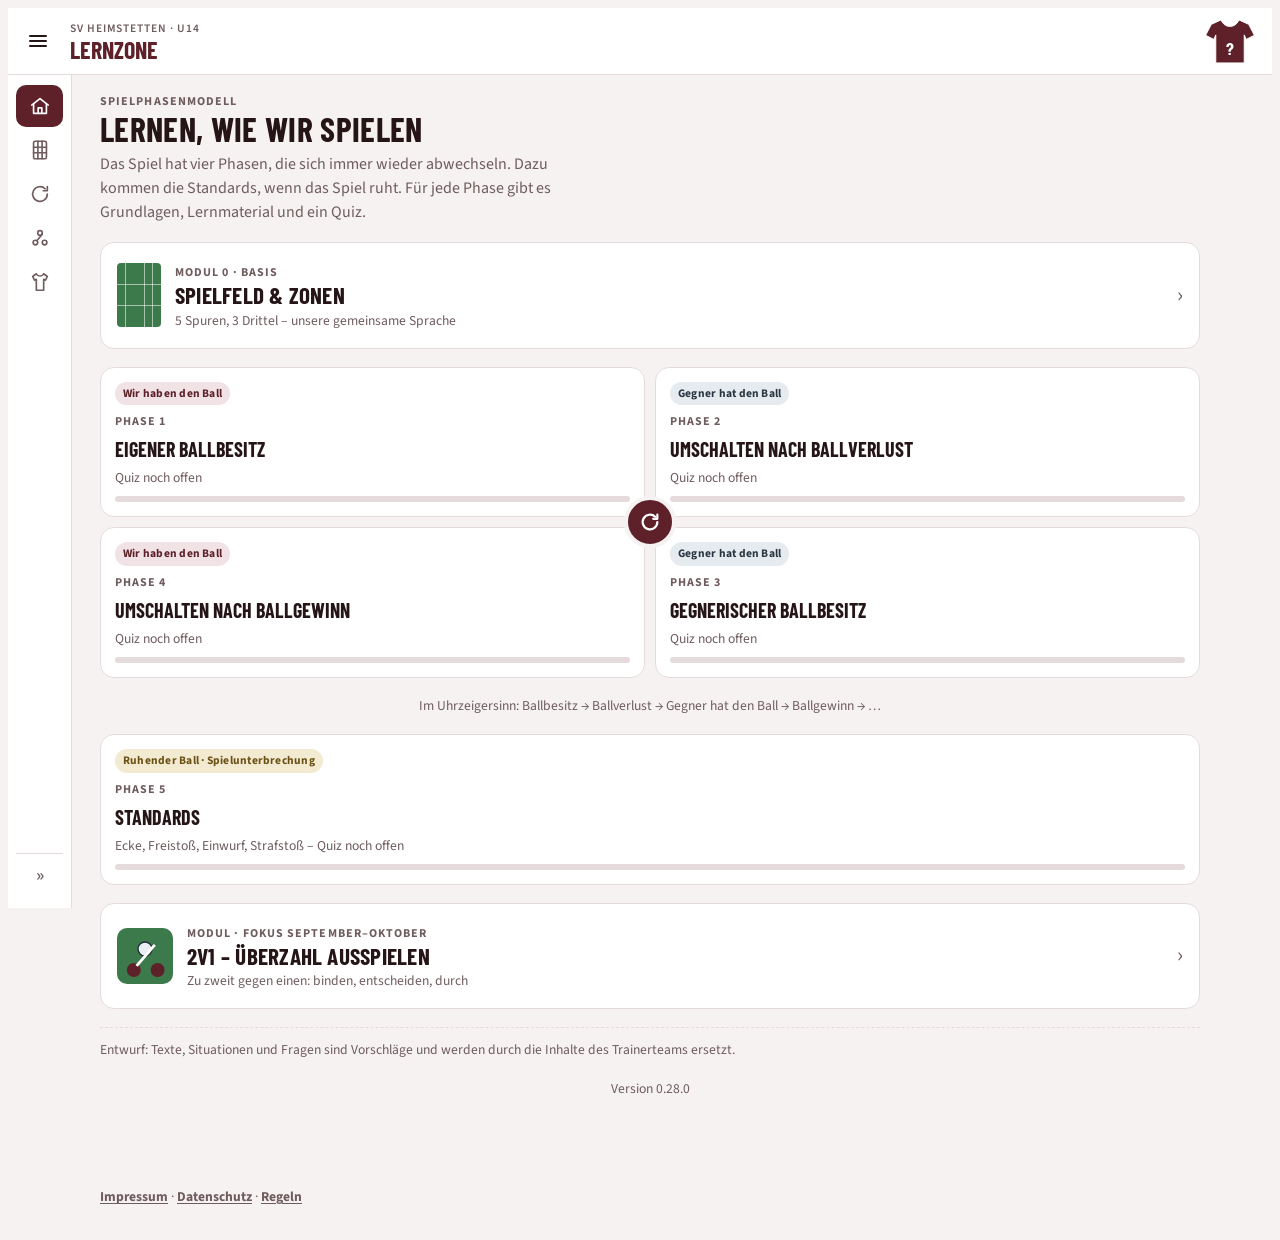
==== index.html @ 317acc0f "0.28.0: Layout links, Inhaltsverzeichnis als linke Spalte, Spielfeld passt auf den Bildschirm Co-Aut" ====
<!doctype html>
<html lang="de">
<head>
<meta charset="utf-8">
<meta name="viewport" content="width=device-width,initial-scale=1,viewport-fit=cover">
<title>Heimstetten Lernzone</title>
<link rel="stylesheet" href="css/fonts.css">
<link rel="stylesheet" href="css/app.css">
</head>
<body>
<header class="top"><div class="top-in">
  <button class="menu-btn" id="menuBtn" data-act="sideToggle" aria-label="Inhaltsverzeichnis" aria-controls="side" aria-expanded="false" hidden><svg viewBox="0 0 24 24" aria-hidden="true" fill="none" stroke="currentColor" stroke-width="2" stroke-linecap="round"><path d="M4 7h16M4 12h16M4 17h16"/></svg></button>
  <button class="brand" data-act="home" aria-label="Zur Startseite"><span>SV Heimstetten · U14</span><b>Lernzone</b></button>
  <button class="shirt-btn" data-act="me" id="shirtBtn" aria-label="Mein Bereich"></button>
</div></header>
<div class="shell">
<nav id="side" class="side" aria-label="Inhaltsverzeichnis"></nav>
<button class="side-shade" data-act="sideClose" aria-label="Inhaltsverzeichnis schließen" tabindex="-1"></button>
<div class="content">
<main id="app"><p class="small">Lernzone wird geladen …</p></main>
<footer class="legal"><button class="linkbtn" data-act="legal" data-v="impressum">Impressum</button> · <button class="linkbtn" data-act="legal" data-v="datenschutz">Datenschutz</button> · <button class="linkbtn" data-act="legal" data-v="regeln">Regeln</button></footer>
</div>
</div>

<script src="js/config.js"></script>
<script src="js/store.js"></script>
<script src="js/pitch.js"></script>
<script src="js/app.js"></script>
<script src="js/auth.js"></script>
<script src="js/me.js"></script>
<script src="js/coach.js"></script>
<script src="js/calendar.js"></script>
<script src="js/dashboard.js"></script>
<script src="js/taktik.js"></script>
<script src="js/spielzeiten.js"></script>
<script src="js/admin.js"></script>
<script src="js/legal.js"></script>
<script src="js/training.js"></script>
<script src="js/wissen.js"></script>
</body>
</html>
---- css/fonts.css ----
/* Schriften lokal (ab 0.23.0) – keine Verbindung zu Google. Lizenz: SIL Open Font License, siehe fonts/OFL-*.txt */
@font-face{font-family:"Barlow Condensed";font-style:normal;font-weight:600;font-display:swap;src:url(../fonts/barlow-condensed-semibold.woff) format("woff")}
@font-face{font-family:"Barlow Condensed";font-style:normal;font-weight:700;font-display:swap;src:url(../fonts/barlow-condensed-bold.woff) format("woff")}
@font-face{font-family:"Source Sans 3";font-style:normal;font-weight:400 700;font-display:swap;src:url(../fonts/source-sans-3.woff) format("woff")}
---- css/app.css ----
/* Layout: one-column phone app; sticky header with the player's shirt; the four game phases as a 2×2 cycle; pitch drawings full width */
:root{
  --shirt:#5e2129;
  --bg:#f6f2f2; --surface:#ffffff; --fg:#251517; --muted:#6f5c5f; --rule:#e6dbdc;
  --accent:#5e2129; --accent-soft:#f1e3e5;
  --opp-chip:#e6ebf0; --opp-ink:#2a3743;
  --set-chip:#f3ead2; --set-ink:#6b5214;
  --ok:#2d7a4c; --ok-soft:#e1f1e7; --bad:#b0442d; --bad-soft:#f7e3de;
  --pitch:#3c7a4b; --pitch2:#377145;
  --display:"Barlow Condensed","Arial Narrow",system-ui,sans-serif;
  --body:"Source Sans 3",system-ui,-apple-system,"Segoe UI",sans-serif;
}
@media (prefers-color-scheme: dark){:root:not([data-theme="light"]){
  --bg:#161011; --surface:#21181a; --fg:#f4eaeb; --muted:#b7a4a7; --rule:#3a2b2e;
  --accent:#e3959e; --accent-soft:#3a2328;
  --opp-chip:#26313b; --opp-ink:#cfdbe6;
  --set-chip:#3a3220; --set-ink:#ead7a3;
  --ok:#6cc893; --ok-soft:#1d3427; --bad:#ee8c74; --bad-soft:#3d2219;
  --pitch:#2d5c39; --pitch2:#295534; color-scheme:dark}}
:root[data-theme="dark"]{
  --bg:#161011; --surface:#21181a; --fg:#f4eaeb; --muted:#b7a4a7; --rule:#3a2b2e;
  --accent:#e3959e; --accent-soft:#3a2328;
  --opp-chip:#26313b; --opp-ink:#cfdbe6;
  --set-chip:#3a3220; --set-ink:#ead7a3;
  --ok:#6cc893; --ok-soft:#1d3427; --bad:#ee8c74; --bad-soft:#3d2219;
  --pitch:#2d5c39; --pitch2:#295534; color-scheme:dark}

body{background:var(--bg);color:var(--fg);font-family:var(--body);font-size:16px;line-height:1.5}
button{font:inherit;color:inherit;cursor:pointer}
button:focus-visible,input:focus-visible{outline:2px solid var(--accent);outline-offset:2px}
h1,h2,h3{font-family:var(--display);font-weight:700;line-height:1.05;text-wrap:balance;margin:0;text-transform:uppercase;letter-spacing:.01em}
h1{font-size:2.1rem} h2{font-size:1.45rem} h3{font-size:1.15rem}
p{margin:0}
.eyebrow{font-size:.75rem;font-weight:700;letter-spacing:.09em;text-transform:uppercase;color:var(--muted)}

.top{position:sticky;top:env(safe-area-inset-top,0px);z-index:5;background:var(--surface);border-bottom:1px solid var(--rule)}
.top-in{padding:8px 16px;display:flex;align-items:center;gap:12px}
.top-in .shirt-btn{margin-left:auto}
.brand{background:none;border:0;padding:0;text-align:left;display:grid}
.brand b{font-family:var(--display);font-size:1.5rem;text-transform:uppercase;color:var(--accent);line-height:1}
.brand span{font-size:.72rem;letter-spacing:.08em;text-transform:uppercase;color:var(--muted);font-weight:600}
.shirt-btn{background:none;border:0;padding:0;width:52px;height:50px;display:grid;place-items:center}
.shirt-btn svg{width:52px;height:50px}

main{max-width:1100px;margin:0;padding-inline:16px;padding-block:18px 56px;display:grid;gap:18px;min-width:0}
.back{justify-self:start;background:none;border:0;padding:4px 0;color:var(--muted);font-weight:600}
.card{background:var(--surface);border:1px solid var(--rule);border-radius:14px;padding:16px}
.lede{color:var(--muted);max-width:60ch;margin-top:6px}
.stack{display:grid;gap:10px}

/* Modul 0 */
.mod0{display:grid;grid-template-columns:auto 1fr auto;gap:14px;align-items:center;text-align:left;width:100%}
.mod0 .mini{width:44px;height:64px;border-radius:4px;background:var(--pitch);position:relative;overflow:hidden}
.mod0 .mini i{position:absolute;inset:0;background:
  linear-gradient(90deg,transparent 19%,rgba(255,255,255,.55) 19% 20.5%,transparent 20.5% 36%,rgba(255,255,255,.55) 36% 37.5%,transparent 37.5% 62.5%,rgba(255,255,255,.55) 62.5% 64%,transparent 64% 79.5%,rgba(255,255,255,.55) 79.5% 81%,transparent 81%),
  linear-gradient(transparent 32.5%,rgba(255,255,255,.55) 32.5% 34%,transparent 34% 66%,rgba(255,255,255,.55) 66% 67.5%,transparent 67.5%)}

/* Phase cycle */
.cycle{position:relative;display:grid;grid-template-columns:1fr 1fr;gap:10px}
.phase{display:grid;gap:8px;align-content:start;text-align:left;min-height:150px;padding:14px;border-radius:14px;border:1px solid var(--rule);background:var(--surface)}
.phase .t{font-family:var(--display);font-weight:700;font-size:1.25rem;line-height:1.05;text-transform:uppercase}
.ball{justify-self:start;font-size:.72rem;font-weight:700;padding:3px 8px;border-radius:99px;letter-spacing:.02em}
.ball.own{background:var(--accent-soft);color:var(--accent)}
.ball.opp{background:var(--opp-chip);color:var(--opp-ink)}
.hub{position:absolute;left:50%;top:50%;transform:translate(-50%,-50%);width:44px;height:44px;border-radius:50%;background:var(--shirt);color:#fff;display:grid;place-items:center;border:4px solid var(--bg);pointer-events:none}
.hub svg{width:22px;height:22px}
.meter{height:6px;border-radius:99px;background:var(--rule);overflow:hidden;margin-top:auto}
.meter b{display:block;height:100%;background:var(--accent);border-radius:99px}
.small{font-size:.85rem;color:var(--muted)}
.draft{font-size:.85rem;color:var(--muted);border-top:1px dashed var(--rule);padding-top:12px}

/* Tabs & segmented */
.seg{display:flex;gap:4px;padding:4px;background:var(--surface);border:1px solid var(--rule);border-radius:12px}
.seg button{flex:1;border:0;background:none;padding:9px 6px;border-radius:9px;font-weight:600;font-size:.92rem;color:var(--muted)}
.seg button[aria-pressed="true"]{background:var(--shirt);color:#fff}

.goal-box{background:var(--accent-soft);border-radius:14px;padding:16px}
.goal-box p{font-family:var(--display);font-size:1.4rem;font-weight:700;line-height:1.15;color:var(--accent);text-transform:uppercase}
.sub{display:grid;grid-template-columns:auto 1fr;gap:4px 12px;align-items:baseline}
.sub dt{font-weight:700}
.sub dd{margin:0;color:var(--muted)}
.merk{border-left:4px solid var(--shirt);padding:6px 0 6px 12px;font-weight:600}
.prin{list-style:none;margin:0;padding:0;display:grid;gap:10px}
.prin li{display:grid;gap:2px;padding:12px 14px;background:var(--surface);border:1px solid var(--rule);border-radius:12px}
.prin b{font-weight:700}

/* Pitch */
.pitch{display:block;width:100%;max-width:400px;margin:0 auto;border-radius:10px;touch-action:manipulation}
.pitch .g1{fill:var(--pitch)} .pitch .g2,.pitch .out{fill:var(--pitch2)}
.pitch .mk *{fill:none;stroke:rgba(255,255,255,.9);stroke-width:.35}
.pitch .mk .dot{fill:rgba(255,255,255,.9);stroke:none}
.pitch .mk .goal{fill:rgba(255,255,255,.9)}
.pitch .lane{stroke:rgba(255,255,255,.55);stroke-width:.3;stroke-dasharray:1.6 1.2}
.pitch .third{stroke:rgba(255,255,255,.55);stroke-width:.3;stroke-dasharray:.35 .9;stroke-linecap:round}
.pitch .zhl{fill:#fff;fill-opacity:.3}
.pitch .zhl.ok{fill:#7be3a3;fill-opacity:.55} .pitch .zhl.bad{fill:#ff8a70;fill-opacity:.55}
.pitch .zhl.tgt{fill:#ffe066;fill-opacity:.55}
.pitch .ztap{fill:transparent;cursor:pointer}
.pitch .ztap:hover{fill:rgba(255,255,255,.12)}
.pitch .pass{stroke:#fff;stroke-width:.55;fill:none}
.pitch .run{stroke:#ffe066;stroke-width:.55;stroke-dasharray:1.3 .9;fill:none}
.pitch .ah{fill:#fff} .pitch .ahr{fill:#ffe066}
.pitch .own circle{fill:var(--shirt);stroke:#fff;stroke-width:.35}
.pitch .opp circle{fill:#e9eef3;stroke:#23303b;stroke-width:.35}
.pitch .own text{fill:#fff}
.pitch text{font-family:var(--display);font-weight:700;font-size:2.7px;text-anchor:middle;dominant-baseline:central}
.pitch .ballc{fill:#fff;stroke:#111;stroke-width:.3}
.pitch .dir{fill:rgba(255,255,255,.75);font-size:2.2px;font-family:var(--body);font-weight:600;letter-spacing:.1px}
.legend{display:flex;flex-wrap:wrap;gap:6px 16px;justify-content:center;font-size:.82rem;color:var(--muted)}
.legend span{display:inline-flex;align-items:center;gap:6px}
.dotk{width:12px;height:12px;border-radius:50%;display:inline-block}
.caption{font-size:.95rem;max-width:60ch}

/* Quiz */
.qcount{display:flex;justify-content:space-between;font-size:.85rem;color:var(--muted);font-variant-numeric:tabular-nums}
.qtext{font-size:1.15rem;font-weight:700;line-height:1.35}
.opt{display:block;width:100%;text-align:left;padding:13px 14px;border-radius:12px;border:1.5px solid var(--rule);background:var(--surface);font-weight:600}
.opt:hover:not(:disabled){border-color:var(--accent)}
.opt.ok{border-color:var(--ok);background:var(--ok-soft)}
.opt.bad{border-color:var(--bad);background:var(--bad-soft)}
.opt:disabled{cursor:default}
.fb{border-radius:12px;padding:12px 14px}
.fb.ok{background:var(--ok-soft)} .fb.bad{background:var(--bad-soft)}
.fb b{display:block}
.btn{display:inline-flex;justify-content:center;align-items:center;gap:6px;border:0;border-radius:12px;padding:13px 18px;background:var(--shirt);color:#fff;font-weight:700;font-size:1rem}
.btn.ghost{background:var(--surface);color:var(--fg);border:1px solid var(--rule)}
.btn.wide{width:100%}
.score{font-family:var(--display);font-size:3.4rem;font-weight:700;line-height:1;color:var(--accent);font-variant-numeric:tabular-nums}
.zlabel{font-family:var(--display);font-size:1.35rem;font-weight:700;text-transform:uppercase;text-align:center;min-height:1.6em}
.prompt{text-align:center;font-weight:700;font-size:1.1rem}
.opts2{display:grid;grid-template-columns:1fr 1fr;gap:8px}
.opts2 .opt{font-size:.9rem;padding:10px}

/* Login */
.nrgrid{display:grid;grid-template-columns:repeat(auto-fill,minmax(64px,1fr));gap:8px}
.nr{border:1px solid var(--rule);background:var(--surface);border-radius:12px;padding:8px 4px 6px;display:grid;justify-items:center;gap:2px}
.nr svg{width:40px;height:38px}
.nr span{font-size:.72rem;color:var(--muted)}
.pins{display:flex;justify-content:center;gap:14px}
.pins i{width:16px;height:16px;border-radius:50%;border:2px solid var(--accent)}
.pins i.on{background:var(--accent)}
.pad{display:grid;grid-template-columns:repeat(3,1fr);gap:10px;max-width:300px;margin:0 auto;width:100%}
.pad button{padding:14px 0;border-radius:12px;border:1px solid var(--rule);background:var(--surface);font-family:var(--display);font-size:1.6rem;font-weight:700}
.err{color:var(--bad);text-align:center;font-weight:600;min-height:1.5em}

/* Mein Bereich */
.me-head{display:flex;align-items:center;gap:16px}
.me-head svg{width:84px;height:80px;flex:none}
.task{display:flex;gap:12px;align-items:flex-start;padding:12px 14px;border:1px solid var(--rule);border-radius:12px;background:var(--surface)}
.task input{width:22px;height:22px;margin-top:2px;accent-color:var(--shirt);flex:none}
.task .day{font-family:var(--display);font-weight:700;text-transform:uppercase;color:var(--accent);width:2.2em;flex:none;font-size:1.05rem}
.task.done .txt{text-decoration:line-through;color:var(--muted)}
.txt{min-width:0}
.goal{padding:14px;border-radius:12px;background:var(--accent-soft)}
.goal b{display:block}
.prow{display:grid;grid-template-columns:1fr auto;gap:4px 12px;align-items:center}
.prow .meter{grid-column:1/-1;margin:0}
.prow span{font-variant-numeric:tabular-nums;color:var(--muted);font-size:.9rem}
@media (prefers-reduced-motion:no-preference){.opt,.seg button,.phase{transition:background .15s,border-color .15s}}

/* Spieler anlegen */
.nr.add{border-style:dashed}
.nr.add span{color:var(--muted);font-weight:600}
.coachbar{display:flex;justify-content:space-between;align-items:center;gap:8px;flex-wrap:wrap;padding:8px 12px;border-radius:10px;background:var(--accent-soft);font-size:.9rem;font-weight:600}
.linkbtn{background:none;border:0;padding:0;color:var(--accent);font-weight:700;text-decoration:underline;text-underline-offset:2px}
.fldlabel,.fld label{font-weight:700}
.fld{display:grid;gap:6px}
.fld input{font:inherit;font-size:1.3rem;padding:11px 14px;border:1.5px solid var(--rule);border-radius:12px;background:var(--surface);color:var(--fg);width:100%;box-sizing:border-box;font-variant-numeric:tabular-nums;letter-spacing:.06em}
.fld input:focus{border-color:var(--accent);outline:none}
.row{display:flex;gap:8px;align-items:stretch}
.row input{flex:1;min-width:0}
.typepick{display:grid;grid-template-columns:1fr 1fr;gap:10px}
.typebtn{display:grid;justify-items:center;gap:6px;padding:14px 8px;border:2px solid var(--rule);border-radius:14px;background:var(--surface);font-weight:700}
.typebtn svg{width:64px;height:60px}
.typebtn[aria-pressed="true"]{border-color:var(--accent);background:var(--accent-soft)}
.pinshow{font-family:var(--display);font-size:3.2rem;font-weight:700;letter-spacing:.25em;color:var(--accent);font-variant-numeric:tabular-nums;line-height:1.1}
code{font-size:.9em;background:var(--accent-soft);padding:1px 5px;border-radius:5px}
.btn:disabled{opacity:.6;cursor:default}
.coachbar-links{display:flex;gap:14px}
.ball.set{background:var(--set-chip);color:var(--set-ink)}
.phase-set{min-height:0;width:100%}
.fld select{font:inherit;font-size:1.05rem;padding:11px 12px;border:1.5px solid var(--rule);border-radius:12px;background:var(--surface);color:var(--fg);width:100%;box-sizing:border-box}
.fld select:focus{border-color:var(--accent);outline:none}
.okmsg{color:var(--ok);font-weight:700}
.poscards{display:grid;grid-template-columns:1fr 1fr;gap:10px}
.poscard{background:var(--surface);border:1px solid var(--rule);border-radius:14px;padding:12px 14px;display:grid;gap:2px}
.posid{font-family:var(--display);font-size:2rem;font-weight:700;line-height:1;color:var(--accent)}
.pitch .own.me circle{stroke:#ffe066;stroke-width:.9}
.dotk.me{background:transparent;border:3px solid #e0b800}

/* ---------- Trainer-Bereich & Spieler-Funktionen (0.7.0) ---------- */
.rowspread{display:flex;justify-content:space-between;align-items:baseline;gap:10px;flex-wrap:wrap}
.bignum{font-family:var(--display);font-size:1.8rem;font-weight:700;color:var(--accent);font-variant-numeric:tabular-nums;line-height:1}
.badge{display:inline-block;font-size:.72rem;font-weight:700;letter-spacing:.04em;text-transform:uppercase;padding:2px 8px;border-radius:99px;background:var(--accent);color:var(--bg)}
.coachlist{display:grid;gap:8px}
.alert{background:var(--bad-soft);color:var(--fg);border-radius:12px;padding:10px 14px;font-weight:700}
.warn{color:var(--bad)}
.check{display:flex;gap:10px;align-items:flex-start;font-weight:600;cursor:pointer}
.check input{width:20px;height:20px;margin-top:2px;accent-color:var(--shirt);flex:none}
.fld textarea{font:inherit;padding:10px 12px;border:1.5px solid var(--rule);border-radius:12px;background:var(--surface);color:var(--fg);width:100%;box-sizing:border-box;resize:vertical}
.fld textarea:focus,.fld input[type=date]:focus,.fld input[type=time]:focus{border-color:var(--accent);outline:none}
.fld input[type=date],.fld input[type=time]{font-size:1.05rem;letter-spacing:0}
.grid2{display:grid;grid-template-columns:1fr 1fr;gap:10px}
.grid2>*{min-width:0}
.days{display:grid;grid-template-columns:repeat(5,1fr);gap:6px}
.day-in{display:grid;gap:4px;font-weight:700;font-size:.85rem;text-align:center}
.day-in input{font:inherit;font-size:.9rem;padding:8px 2px;border:1.5px solid var(--rule);border-radius:10px;background:var(--surface);color:var(--fg);width:100%;box-sizing:border-box;min-width:0;text-align:center}
.profname{font-family:var(--display);font-size:1.5rem;font-weight:700;text-transform:uppercase;line-height:1.1}

/* Trainingsbeteiligung: ein Punkt pro Training */
.attline{display:flex;flex-wrap:wrap;gap:5px}
.attline i{width:14px;height:14px;border-radius:50%;background:var(--rule);display:block}
.attline i.on{background:var(--ok)}

/* Barometer */
.moodblock{display:grid;gap:8px;padding:12px;border-radius:12px;background:var(--bg);border:1px solid var(--rule)}
.moodblock.done{background:var(--ok-soft);border-color:transparent}
.qlabel{font-weight:700;margin-top:4px}
.scale{display:grid;gap:6px}
.scale-5{grid-template-columns:repeat(5,1fr)}
.scale-10{grid-template-columns:repeat(5,1fr)}
.sbtn{padding:10px 0;border-radius:10px;border:1.5px solid var(--rule);background:var(--surface);font-weight:700;font-size:1.05rem;font-variant-numeric:tabular-nums}
.scale-5 .sbtn{font-size:1.35rem}
.sbtn.on{border-color:var(--accent);background:var(--accent-soft);color:var(--accent)}
.moodrow{display:grid;gap:2px;padding:10px 0;border-top:1px solid var(--rule)}
.moodrow:first-of-type{border-top:0}
.moodrow.hot b{color:var(--bad)}

/* Kader & Trainings */
.nr{position:relative}
.nr.flag::after{content:"";position:absolute;top:6px;right:6px;width:10px;height:10px;border-radius:50%;background:var(--bad);box-shadow:0 0 0 2px var(--surface)}
.nr.absent svg{opacity:.28;filter:grayscale(1)}
.nr.absent span{opacity:.5}
.trow{display:grid;grid-template-columns:1fr auto;gap:2px 10px;align-items:center;text-align:left;width:100%;padding:12px 14px;border:1px solid var(--rule);border-radius:12px;background:var(--surface)}
.trow .small{grid-column:1}
.trow .badge,.trow .tbadge{grid-column:2;grid-row:1/span 2}
.tdate{font-weight:700}
.tbadge{font-size:.75rem;font-weight:700;padding:3px 8px;border-radius:99px;background:var(--bad-soft);color:var(--bad);white-space:nowrap}
.danger{border-color:var(--bad)}
.danger-btn{background:var(--bad)}
.danger-text{color:var(--bad)}
.btn.danger-text{color:var(--bad);border-color:var(--bad)}

/* ---------- Anmeldung (0.8.0) ---------- */
.authhead{display:grid;justify-items:center;gap:6px;text-align:center;padding-top:12px}
.authshirt{width:72px}
.authform{max-width:420px;width:100%;margin:0 auto;box-sizing:border-box}
.authform .fld input{font-size:1.1rem;letter-spacing:0}
.authnote{max-width:420px;margin:0 auto;text-align:center}
.small-check{font-weight:400;font-size:.9rem;color:var(--muted)}
.rules{margin:0;padding-left:18px;font-size:.85rem;color:var(--muted);display:grid;gap:2px}
.codebox{display:grid;gap:4px;text-align:center}
.codebox .user{font-weight:700;font-size:1.15rem}
.codebox .pinshow{font-size:2.3rem;letter-spacing:.1em;white-space:nowrap}

/* ---------- Kalender (0.9.0) ---------- */
.kchip{display:inline-block;font-size:.72rem;font-weight:700;padding:2px 8px;border-radius:99px;white-space:nowrap;background:var(--rule);color:var(--fg)}
.kchip.k-training{background:var(--accent-soft);color:var(--accent)}
.kchip.k-spiel{background:var(--opp-chip);color:var(--opp-ink)}
.kchip.k-turnier{background:var(--set-chip);color:var(--set-ink)}
.nextcard{display:grid;gap:6px}
.nexttitle{font-family:var(--display);font-size:1.6rem;font-weight:700;line-height:1.05;text-transform:uppercase;text-wrap:balance}
.nextwhen{font-size:1.02rem}
.count{display:inline-block;margin-left:4px;font-size:.8rem;font-weight:700;padding:2px 8px;border-radius:99px;background:var(--shirt);color:#fff;white-space:nowrap}
.maplink{color:var(--accent);font-weight:600}
.evlist{list-style:none;margin:6px 0 0;padding:8px 0 0;border-top:1px solid var(--rule);display:grid;gap:6px}
.evlist li{display:grid;grid-template-columns:5.2em 3.4em 1fr auto;gap:8px;align-items:center;font-size:.92rem}
.evlist .evday{font-weight:700}
.evlist .evtime{color:var(--muted);font-variant-numeric:tabular-nums}
.evtitle{min-width:0;overflow:hidden;text-overflow:ellipsis;white-space:nowrap}
.evrow{display:grid;grid-template-columns:5em 1fr;gap:10px;padding:10px 12px;border:1px solid var(--rule);border-radius:12px;background:var(--surface)}
.evdate{display:grid;font-variant-numeric:tabular-nums;font-size:.9rem}
.evdate span{color:var(--muted)}
.evbody{display:grid;gap:2px;min-width:0}
.evbody .evtitle{font-weight:700}
.trow.future{border-style:dashed}
.evbody .evtitle{white-space:normal}
/* 0.10.0 Wochenübersicht in Mein Bereich */
.wkhead{margin-top:10px;padding-top:10px;border-top:1px solid var(--rule);align-items:center}
.wkhead h3{margin:0;font-size:1rem}
.wkseg{display:inline-flex;padding:3px}
.wkseg button{flex:none;padding:4px 10px;font-size:.85rem}
.wklist{list-style:none;margin:4px 0 0;padding:0;display:grid}
.wkday{display:grid;grid-template-columns:4.2em 1fr;gap:8px;padding:7px 4px;border-bottom:1px solid var(--rule);align-items:start}
.wkday:last-child{border-bottom:0}
.wkday .wkd{display:flex;flex-direction:column;line-height:1.15;font-size:.9rem}
.wkday .wkd span{color:var(--muted);font-size:.8rem}
.wkday.today{background:rgba(94,33,41,.07);border-radius:8px}
.wkday.today .wkd b{color:#5e2129}
.wkday.past{opacity:.45}
.wkev{display:grid;gap:4px}
.wkitem{display:flex;flex-wrap:wrap;gap:6px;align-items:center;font-size:.92rem}
.wkitem .evtime{color:var(--muted);font-variant-numeric:tabular-nums}
.wkday .wkev,.wkitem .evtitle{min-width:0;overflow-wrap:anywhere}
.wkday{grid-template-columns:4.2em minmax(0,1fr)}
.wkitem .evtitle{white-space:normal}
/* 0.12.0 Absagen */
.trlist{list-style:none;margin:0;padding:0;display:grid}
.trrow{display:flex;justify-content:space-between;gap:10px;padding:9px 0;border-bottom:1px solid var(--rule);align-items:center;flex-wrap:wrap}
.trrow:last-child{border-bottom:0}
.trrow>div:first-child{display:flex;flex-direction:column;gap:2px;min-width:0}
.trrow.off>div:first-child b{text-decoration:line-through;color:var(--muted)}
.trright{display:flex;flex-direction:column;align-items:flex-end;gap:4px}
.small-btn{padding:6px 12px;font-size:.88rem;min-height:0}
.reasons{display:flex;flex-wrap:wrap;gap:6px;justify-content:flex-end}
.abschip{display:inline-block;padding:3px 10px;border-radius:999px;background:#f3e3e5;color:#5e2129;font-weight:700;font-size:.82rem}
.abstag{font-style:normal;font-size:.7rem;color:#5e2129;font-weight:700}
.abslist{display:flex;flex-wrap:wrap;gap:6px 12px;font-size:.9rem;padding-top:8px;border-top:1px solid var(--rule)}
.abslist b{width:100%}
/* 0.13.0 Trainer-Startseite */
.coachnav{margin-bottom:4px}
.coachnav button{padding:9px 2px;font-size:.88rem}
.evcards{list-style:none;margin:0;padding:0;display:grid;gap:10px}
.evcard{display:grid;gap:6px;padding:10px 0;border-bottom:1px solid var(--rule)}
.evcard:last-child{border-bottom:0;padding-bottom:0}
.evtitle-btn{all:unset;cursor:pointer;font-weight:700;font-size:1.05rem;color:var(--ink,inherit)}
.evtitle-btn:hover{text-decoration:underline}
.pcount{font-size:.95rem}
.pcount b{font-size:1.15rem;color:#5e2129}
.cchips{display:flex;flex-wrap:wrap;gap:6px}
.cchip{padding:3px 9px;border-radius:999px;background:#e6f2ea;color:#1f6a3a;font-size:.82rem;font-weight:700}
.cchip.out{background:#f3e3e5;color:#8a2a35;text-decoration:line-through}
.evcard .linkbtn{justify-self:start}
.plist{list-style:none;margin:0;padding:0;display:grid}
.plist li{border-bottom:1px solid var(--rule)}
.plist li:last-child{border-bottom:0}
.prow2{all:unset;box-sizing:border-box;cursor:pointer;width:100%;display:grid;grid-template-columns:34px minmax(0,1.1fr) minmax(0,1.4fr) 3.2em;gap:10px;align-items:center;padding:7px 2px}
.prow2:hover{background:rgba(94,33,41,.05)}
.pshirt svg{width:30px;height:30px;display:block}
.pname{display:flex;flex-direction:column;min-width:0}
.pname b{white-space:nowrap;overflow:hidden;text-overflow:ellipsis}
.pbar{display:flex;flex-direction:column;gap:3px}
.ppct{font-weight:800;text-align:right;font-variant-numeric:tabular-nums}
.meter.hi b{background:#2f8a4f}.meter.mid b{background:#c9962b}.meter.lo b{background:#b23a48}
/* 0.14.0 Taktiktafel */
.pitch .line{stroke:#fff;stroke-width:.45;fill:none;stroke-dasharray:.1 0}
.pitch .hit{stroke:transparent;stroke-width:3;fill:transparent}
.pitch .tok{cursor:grab}
.pitch .tok.own circle:not(.hit){fill:var(--shirt);stroke:#fff;stroke-width:.35}
.pitch .tok.opp circle:not(.hit){fill:#e9eef3;stroke:#23303b;stroke-width:.35}
.pitch .tok text{text-anchor:middle;dominant-baseline:middle;font-size:2.7px;font-weight:800;fill:#fff;pointer-events:none}
.pitch .tok.opp text{fill:#23303b}
.pitch .tok text.sub{font-size:2px;fill:#fff;paint-order:stroke;stroke:rgba(0,0,0,.55);stroke-width:.5px}
.pitch .tok.sel circle:not(.hit){stroke:#ffe066;stroke-width:.8}
.pitch .tok.me circle:not(.hit){stroke:#ffe066;stroke-width:.9}
.pitch .ballc{fill:#fff;stroke:#111;stroke-width:.3}
.tboard .pitch{max-width:520px;touch-action:none;user-select:none;-webkit-user-select:none}
.tbar{display:flex;flex-wrap:wrap;gap:6px}
.tbar button{border:1px solid var(--rule);background:var(--surface);border-radius:10px;padding:7px 10px;font:inherit;font-size:.86rem;font-weight:700;cursor:pointer;color:inherit}
.tbar button[aria-pressed="true"]{background:var(--shirt);color:#fff;border-color:var(--shirt)}
.squad{display:flex;flex-wrap:wrap;gap:6px}
.squad button{all:unset;cursor:pointer;width:44px;text-align:center;font-size:.72rem;border-radius:8px;padding:2px 0;border:1px solid var(--rule)}
.squad button svg{width:30px;height:30px;display:block;margin:0 auto}
.squad button.used{opacity:.35}
.squad button.out{opacity:.35;text-decoration:line-through}
.blist{list-style:none;margin:0;padding:0;display:grid;gap:8px}
.blist button{all:unset;box-sizing:border-box;cursor:pointer;display:flex;justify-content:space-between;gap:8px;width:100%;padding:10px 12px;border:1px solid var(--rule);border-radius:12px;background:var(--surface)}
.blist .small{display:block}
.thumb{width:72px;flex:none}
.thumb .pitch{max-width:72px;border-radius:5px}
/* 0.15.0 Spielzeiten */
.squad button.sq-start{background:var(--shirt);color:#fff;border-color:var(--shirt)}
.squad button.sq-bank{background:#f3e3e5;border-color:#d9b9be}
.squad button.sq-none{opacity:.5}
.wrow{align-items:flex-end;gap:10px}
.wrow .fld{margin:0}
.sublist,.minlist{list-style:none;margin:0;padding:0;display:grid;gap:4px}
.sublist li{display:grid;grid-template-columns:3em 1fr 1fr auto;gap:8px;align-items:center;padding:5px 0;border-bottom:1px solid var(--rule)}
.minlist li{display:grid;grid-template-columns:7.5em 1fr 3em;gap:10px;align-items:center}
.minlist .meter{margin:0}
.minlist b{text-align:right;font-variant-numeric:tabular-nums}
.wrow{flex-wrap:wrap}
.score{display:flex;align-items:center;gap:6px}
.score input{width:4em}
/* 0.16.0 Meine Ziele (IEP) */
.goalarea{display:grid;gap:4px}
.goalarea ul{margin:0;padding-left:1.1em;display:grid;gap:3px}
.goalarea b{color:var(--shirt)}
.rateblock{display:grid;gap:8px;padding:10px;border-radius:12px;background:rgba(94,33,41,.06)}
.raterow{display:grid;gap:4px}
.ieptable{width:100%;border-collapse:collapse;font-size:.88rem}
.ieptable th,.ieptable td{padding:4px 6px;border-bottom:1px solid var(--rule);text-align:center}
.ieptable td:first-child,.ieptable th:first-child{text-align:left}
.iepcoach{display:grid;gap:6px;padding:10px;border-radius:12px;background:#f6f1f2;border:1px dashed #d9b9be}
.iepcoach dl{margin:0;display:grid;gap:2px;font-size:.92rem}
.iepcoach dt{font-weight:700;color:var(--muted);font-size:.8rem;margin-top:6px}
.iepcoach dd{margin:0}
/* 0.17.0 Bewertung nach dem Training, IEP-Stände */
.gradegrid{display:grid;grid-template-columns:34px repeat(4,minmax(0,1fr));gap:6px 6px;align-items:center;font-size:.85rem}
.gradegrid>b{text-align:center;color:var(--muted)}
.gnr svg{width:30px;height:30px;display:block}
.gcell{display:flex;flex-direction:column;align-items:center;gap:1px}
.gcell select{width:100%;min-width:0;padding:5px 2px;text-align:center;font-weight:700;border-radius:8px}
.g-good{background:#e6f2ea;color:#1f6a3a}
.g-mid{background:#fbf3df;color:#7a5a12}
.g-low{background:#f6e1e3;color:#8a2a35}
.vlist{display:flex;flex-wrap:wrap;gap:4px 12px;align-items:center}
.gradegrid>b{font-size:.72rem;letter-spacing:-.01em;overflow-wrap:anywhere;line-height:1.1}
.gradetable th{font-size:.78rem}
/* 0.18.0 Aufstellung: Grundordnung wählen, Positionen per Namen */
.formgrid{display:grid;grid-template-columns:repeat(3,minmax(0,1fr));gap:10px}
.formbtn{all:unset;box-sizing:border-box;cursor:pointer;display:flex;flex-direction:column;align-items:center;gap:6px;padding:8px;border:1px solid var(--rule);border-radius:12px;background:var(--surface)}
.formbtn:hover{border-color:var(--shirt)}
.formbtn .thumb{width:100%}.formbtn .thumb .pitch{max-width:100%}
.pitch .tok.ghost circle:not(.hit){fill:rgba(255,255,255,.18);stroke:#fff;stroke-dasharray:.8 .6}
.pitch .tok.ghost text{fill:#fff}
.picker{border:2px solid var(--shirt)}
.slotgrid{display:grid;grid-template-columns:repeat(4,minmax(0,1fr));gap:6px}
.slotgrid button{all:unset;box-sizing:border-box;cursor:pointer;text-align:center;padding:6px 2px;border:1px solid var(--rule);border-radius:10px;display:flex;flex-direction:column}
.slotgrid button.taken{background:#f3e3e5}
.slotgrid button.fit{border:2px solid #2f8a4f}
.squad button.picked{outline:3px solid #ffe066}
/* 0.19.0 Modul 2v1 */
.modcard .mini.m2v1{background:var(--pitch);display:grid;place-items:center;height:56px;width:56px;border-radius:10px}
.modcard .mini.m2v1 svg{width:100%;height:100%}
.sitpitch .pitch{max-width:340px}
.sitcard h2{margin:0}
/* 0.21.0 Mannschaft wechseln */
.chiprow{display:flex;flex-wrap:wrap;gap:.5rem}
.btn.small{padding:.45rem .8rem;font-size:.85rem}
/* 0.22.0 Verwaltung */
.badge.muted{background:var(--rule);color:var(--fg)}
.codebox .code{font-family:var(--display);font-size:2rem;letter-spacing:.08em;margin:0}
.admlist,.admcoaches{list-style:none;margin:0;padding:0;display:grid;gap:.6rem}
.admlist>li{min-width:0}
.admteam{border:1px solid var(--rule);border-radius:12px;padding:.7rem;display:grid;gap:.5rem}
.admcoaches>li{gap:.5rem;flex-wrap:wrap;font-size:.92rem}
.admcoaches .chiprow{gap:.6rem}
.subform{border-left:3px solid var(--accent);padding-left:.7rem}
.rowspread>span{min-width:0;overflow-wrap:anywhere}
/* 0.23.0 Rechtliches */
footer.legal{max-width:1100px;margin:2rem 0 1.5rem;padding:0 16px;text-align:left;font-size:.85rem;color:var(--muted)}
footer.legal .linkbtn{font-size:.85rem;color:var(--muted)}
.legal h2{font-size:1.15rem;margin-top:.6rem}
.legal h3{font-size:1rem;margin-top:.3rem}
.legal ul,.legal ol{margin:0;padding-left:1.2rem;display:grid;gap:.35rem}
.legal p{margin:0}
.legal-missing{color:var(--bad);font-style:italic}
.legal-club{border-left:3px solid var(--accent);padding-left:.7rem;display:grid;gap:.3rem}
.rules-kids{gap:.6rem}
.sigline{display:grid;gap:2px;margin-top:1.6rem}
.sigline span{border-bottom:1px solid var(--fg);height:1.2rem}
.sigline small{color:var(--muted);font-size:.75rem}
.sigrow{display:grid;grid-template-columns:1fr 1fr;gap:1.2rem}
.printable .check{display:flex;gap:.5rem;align-items:flex-start}
.printable .box{font-size:1.2rem;line-height:1}
@media print{
  .top,footer.legal,.noprint,.coachnav,.side,.side-shade{display:none!important}
  .shell{display:block}
  body{background:#fff;color:#000;font-size:11pt}
  .card{border:0;box-shadow:none;padding:0}
  .legal-missing{color:#000}
}
/* 0.24.0 Trainingsplanung */
.coachnav{overflow-x:auto;scrollbar-width:none}
.coachnav::-webkit-scrollbar{display:none}
.coachnav button{flex:1 0 auto;padding:9px 8px}
.tlist{list-style:none;margin:0;padding:0;display:grid;gap:.5rem}
.trow2{display:flex;justify-content:space-between;align-items:center;gap:.6rem;flex-wrap:wrap;border-bottom:1px solid var(--rule);padding-bottom:.45rem}
.trow2:last-child{border-bottom:0;padding-bottom:0}
.trow2 .linkbtn{text-align:left}
.drill{display:grid;gap:.45rem}
.drill+.drill{border-top:1px solid var(--rule);padding-top:.9rem}
.drill h3{font-size:1.15rem}
.drill h4{font-size:.8rem;text-transform:uppercase;letter-spacing:.05em;color:var(--muted);margin:0 0 .15rem}
.dsec ul{margin:0;padding-left:1.15rem;display:grid;gap:.2rem}
.dsec p{margin:0}
.drillnote{background:var(--bg);border-radius:8px;padding:.4rem .6rem;margin:0}
.drillsketch{max-width:360px}
.sesshead{display:grid;gap:.3rem}
.sitem{border:1px solid var(--rule);border-radius:10px;padding:.6rem;display:grid;gap:.4rem}
.sitem-row{display:flex;gap:.6rem;align-items:flex-end}
.sitem-row .fld:not(.grow){width:5.5rem;flex:none}
.sitem-row .grow{flex:1;min-width:0}
.planlink{text-align:left;font-size:.9rem}
@media print{ .sessblock,.drill{break-inside:avoid-page} .drillsketch{max-width:260px} }
.drillimg{display:block}
.drillimg img,.drillimg-prev{width:100%;height:auto;border-radius:8px;border:1px solid var(--rule);display:block}
@media print{ .drillimg img{max-height:12cm;width:auto;max-width:100%} }
/* 0.25.0 Sicherheitsprotokoll */
.secstat{border:1px solid var(--rule);border-radius:99px;padding:2px 10px;font-size:.85rem}
.secstat.bad{border-color:var(--bad);color:var(--bad)}
.seclog{list-style:none;margin:0;padding:0;display:grid;gap:.4rem;font-size:.9rem}
.seclog li{display:grid;grid-template-columns:5.6rem 1fr;gap:.5rem;border-left:3px solid var(--rule);padding-left:.5rem}
.seclog li.lv-warn{border-left-color:#d99a00}
.seclog li.lv-alert{border-left-color:var(--bad)}
.ipk{font-family:monospace}
/* 0.26.0 Einheiten: PDF, Schwerpunkt, Teilnehmer */
.choice{display:grid;gap:.2rem;text-align:left;border:1px solid var(--rule);border-radius:12px;background:var(--surface);padding:.9rem 1rem;color:var(--fg);cursor:pointer}
.choice:hover{border-color:var(--accent)}
.fpoints{border:0;padding:0;margin:0;display:grid;gap:.3rem}
.fpoint{border:1px solid var(--rule);border-radius:99px;padding:2px 10px;font-size:.85rem}
.plist{list-style:none;margin:0;padding:0;display:grid;grid-template-columns:repeat(auto-fill,minmax(140px,1fr));gap:.3rem .8rem;font-size:.92rem}
.pnr{display:inline-block;min-width:1.9rem;font-weight:700;color:var(--muted)}
.parts h3{font-size:1rem;margin-top:.4rem}
/* Trainer-Wissen (0.27.0) */
.wstages button{display:flex;flex-direction:column;align-items:center;gap:1px;line-height:1.15}
.wage{font-size:.72rem;font-weight:500;opacity:.8}
.wpage{display:grid;gap:3px;text-align:left;width:100%;background:var(--bg);border:1px solid var(--rule);border-radius:12px;padding:12px 14px;color:var(--fg);font:inherit;cursor:pointer}
.wpage:hover{border-color:var(--accent)}
.wfilter{display:grid;grid-template-columns:1fr 1fr;gap:10px}
@media (max-width:520px){.wfilter{grid-template-columns:1fr}}
.wgroup{border-bottom:1px solid var(--rule)}
.wgroup summary{cursor:pointer;padding:10px 0;font-size:1.05rem}
.wgroup .wlink:last-child{border-bottom:0}
.wlist{list-style:none;margin:0;padding:0;display:grid;gap:2px}
.wlink{display:grid;grid-template-columns:1fr auto;gap:0 10px;padding:8px 0;border-bottom:1px solid var(--rule)}
.wlink a{color:var(--accent);font-weight:700;text-underline-offset:2px}
.wlink .small{grid-column:1}
.wlink .linkbtn{grid-column:2;grid-row:1/span 2;align-self:center;font-weight:500}
.wsec h2{margin-top:0}
.wsec ul{margin:0;padding-left:1.2rem;display:grid;gap:4px}
.wpage .badge{justify-self:start}

/* 0.28.0 Layout links ausgerichtet, Inhaltsverzeichnis als linke Spalte */
:root{--toph:67px;--rail:64px;--sidew:272px}
.shell{display:flex;align-items:flex-start;min-height:calc(100dvh - var(--toph))}
.content{flex:1;min-width:0}
@media (min-width:900px){main,footer.legal{padding-inline:28px}}
.menu-btn{background:none;border:0;padding:6px;margin-left:-6px;width:40px;height:40px;border-radius:10px;color:var(--fg);display:grid;place-items:center}
.menu-btn[hidden]{display:none}
.menu-btn svg{width:24px;height:24px}
.menu-btn:hover{background:var(--accent-soft)}
.side{position:sticky;top:var(--toph);flex:none;width:var(--rail);height:calc(100dvh - var(--toph));overflow-y:auto;overflow-x:hidden;background:var(--surface);border-right:1px solid var(--rule);
  display:flex;flex-direction:column;justify-content:space-between;padding:10px 8px;box-sizing:border-box;transition:width .18s ease;scrollbar-width:thin}
body.side-open .side{width:var(--sidew)}
body.noside .side,body.noside .side-shade{display:none}
.slist,.ssub{list-style:none;margin:0;padding:0;display:grid;gap:2px;grid-template-columns:minmax(0,1fr)}
.slist li{min-width:0}
.ssub{margin:2px 0 6px 18px;padding-left:8px;border-left:1px solid var(--rule)}
.sitem{display:flex;align-items:center;gap:12px;width:100%;min-height:42px;padding:8px 12px;border:0;border-radius:10px;background:none;color:var(--muted);font-weight:600;text-align:left;white-space:nowrap;box-sizing:border-box}
.sitem svg{width:22px;height:22px;flex:none}
.sitem:hover{background:var(--accent-soft);color:var(--fg)}
.sitem.on{color:var(--accent)}
.sitem[aria-current="page"]{background:var(--shirt);color:#fff}
.ssub .sitem{min-height:36px;padding:6px 10px;font-size:.93rem;gap:10px}
.sl{overflow:hidden;text-overflow:ellipsis;flex:1}
.snr{width:22px;height:22px;flex:none;border-radius:50%;display:grid;place-items:center;font-size:.75rem;border:1.5px solid currentColor}
.sdot{width:6px;height:6px;margin:0 8px;border-radius:50%;background:currentColor;flex:none}
.schev{transition:transform .15s;font-size:1.1rem}
.sgrp[aria-expanded="true"] .schev{transform:rotate(90deg)}
.stoggle{margin-top:8px;border-top:1px solid var(--rule);border-radius:0 0 10px 10px}
.schev2{width:22px;text-align:center;font-size:1.15rem;flex:none}
body:not(.side-open):not(.side-mob) .side .sl,body:not(.side-open):not(.side-mob) .side .schev{display:none}
body:not(.side-open):not(.side-mob) .side .sitem{justify-content:center;padding-inline:0}
.side-shade{display:none}
@media (max-width:899px){
  .side{position:fixed;left:0;top:var(--toph);z-index:6;width:min(84vw,300px)!important;transform:translateX(-102%);transition:transform .2s ease;box-shadow:0 10px 30px rgba(0,0,0,.18)}
  body.side-mob .side{transform:none}
  body.side-mob .side-shade{display:block;position:fixed;inset:var(--toph) 0 0 0;z-index:5;border:0;background:rgba(0,0,0,.35)}
  .stoggle{display:none}
}
@media (prefers-reduced-motion:reduce){.side,.schev{transition:none}}
/* Spielfeld & Zonen: Feld immer ganz sichtbar */
.zlayout{display:grid;gap:18px}
.zpitch .pitch{width:calc((100dvh - var(--toph) - 36px) * 74 / 115);max-width:100%}
@media (min-width:900px){
  .zlayout{grid-template-columns:minmax(280px,1fr) minmax(0,auto);align-items:start}
  .zpitch{position:sticky;top:calc(var(--toph) + 18px)}
  .zpitch .pitch{margin:0}
}
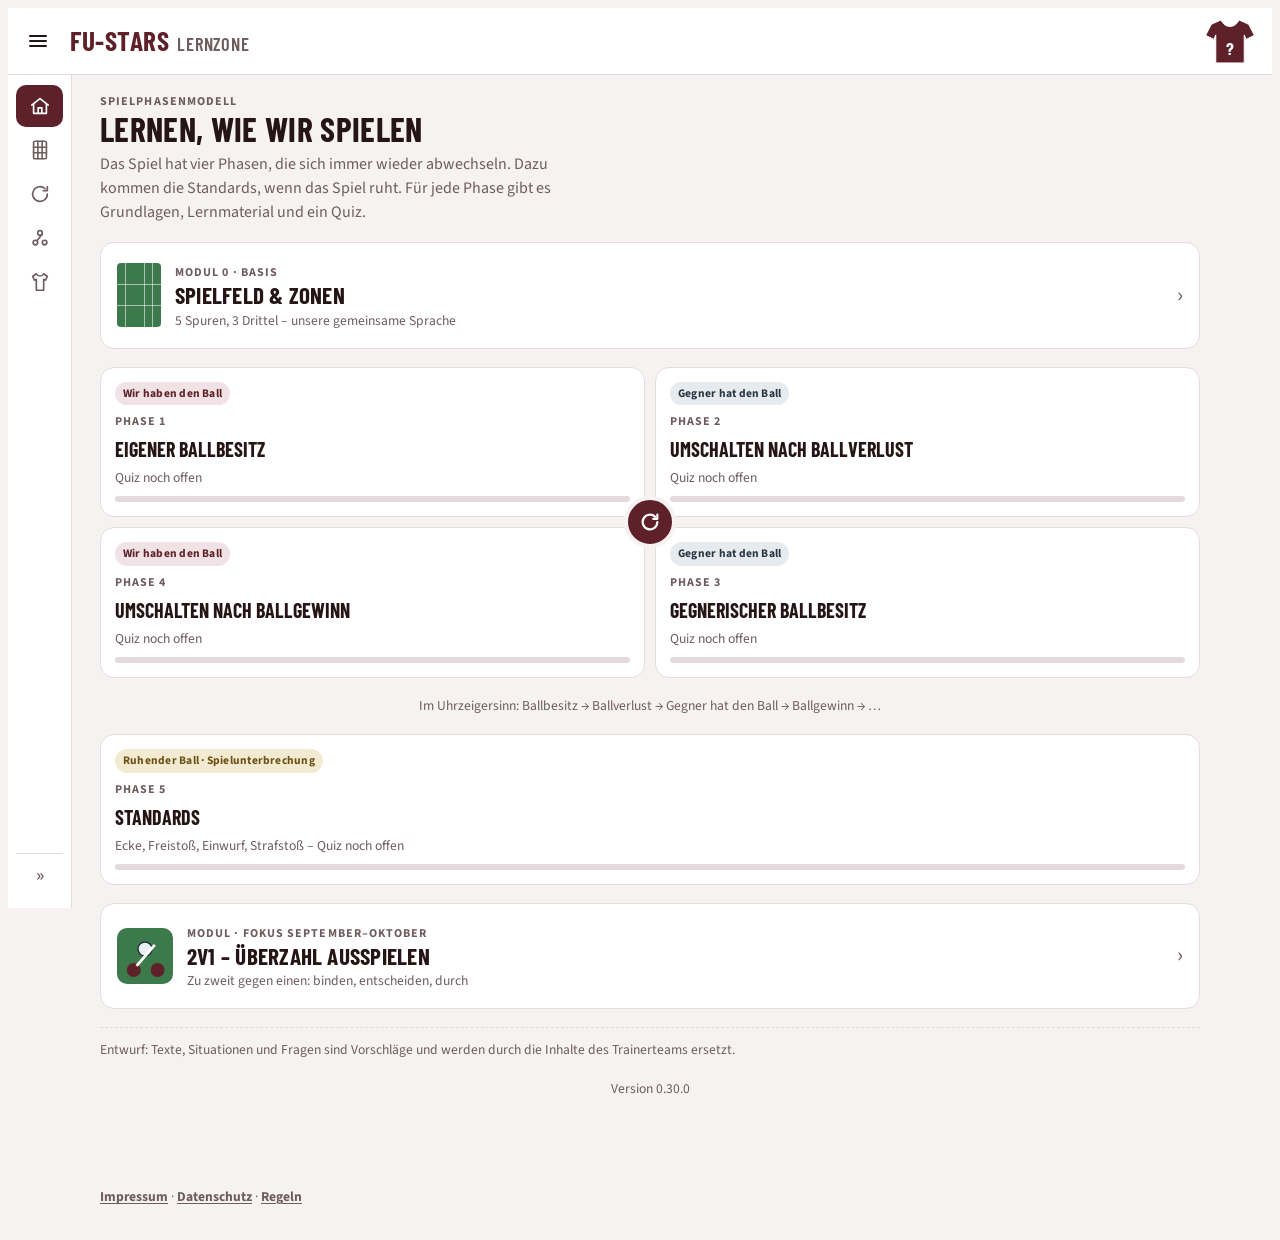
==== commit 8cf42d8c: "0.30.0: Name FU-STARS Lernzone, Verein und Mannschaft neben der Bereichs-Überschrift Co-Authored-By:" ====
--- a/index.html
+++ b/index.html
@@ -3,14 +3,14 @@
 <head>
 <meta charset="utf-8">
 <meta name="viewport" content="width=device-width,initial-scale=1,viewport-fit=cover">
-<title>Heimstetten Lernzone</title>
+<title>FU-STARS Lernzone</title>
 <link rel="stylesheet" href="css/fonts.css">
 <link rel="stylesheet" href="css/app.css">
 </head>
 <body>
 <header class="top"><div class="top-in">
   <button class="menu-btn" id="menuBtn" data-act="sideToggle" aria-label="Inhaltsverzeichnis" aria-controls="side" aria-expanded="false" hidden><svg viewBox="0 0 24 24" aria-hidden="true" fill="none" stroke="currentColor" stroke-width="2" stroke-linecap="round"><path d="M4 7h16M4 12h16M4 17h16"/></svg></button>
-  <button class="brand" data-act="home" aria-label="Zur Startseite"><span>SV Heimstetten · U14</span><b>Lernzone</b></button>
+  <button class="brand" data-act="home" aria-label="FU-STARS Lernzone – zur Startseite"><b>FU-STARS</b><span>Lernzone</span></button>
   <button class="shirt-btn" data-act="me" id="shirtBtn" aria-label="Mein Bereich"></button>
 </div></header>
 <div class="shell">
--- a/css/app.css
+++ b/css/app.css
@@ -36,9 +36,9 @@
 .top{position:sticky;top:env(safe-area-inset-top,0px);z-index:5;background:var(--surface);border-bottom:1px solid var(--rule)}
 .top-in{padding:8px 16px;display:flex;align-items:center;gap:12px}
 .top-in .shirt-btn{margin-left:auto}
-.brand{background:none;border:0;padding:0;text-align:left;display:grid}
-.brand b{font-family:var(--display);font-size:1.5rem;text-transform:uppercase;color:var(--accent);line-height:1}
-.brand span{font-size:.72rem;letter-spacing:.08em;text-transform:uppercase;color:var(--muted);font-weight:600}
+.brand{background:none;border:0;padding:0;text-align:left;display:flex;align-items:baseline;gap:8px}
+.brand b{font-family:var(--display);font-size:1.7rem;text-transform:uppercase;color:var(--accent);line-height:1;letter-spacing:.02em}
+.brand span{font-family:var(--display);font-size:1.15rem;letter-spacing:.04em;text-transform:uppercase;color:var(--muted);font-weight:600;line-height:1}
 .shirt-btn{background:none;border:0;padding:0;width:52px;height:50px;display:grid;place-items:center}
 .shirt-btn svg{width:52px;height:50px}
 
@@ -386,7 +386,7 @@
 .iepcoach dt{font-weight:700;color:var(--muted);font-size:.8rem;margin-top:6px}
 .iepcoach dd{margin:0}
 /* 0.17.0 Bewertung nach dem Training, IEP-Stände */
-.gradegrid{display:grid;grid-template-columns:34px repeat(4,minmax(0,1fr));gap:6px 6px;align-items:center;font-size:.85rem}
+.gradegrid{display:grid;grid-template-columns:34px repeat(3,minmax(0,1fr)) minmax(0,2.4fr);gap:6px 6px;align-items:center;font-size:.85rem}
 .gradegrid>b{text-align:center;color:var(--muted)}
 .gnr svg{width:30px;height:30px;display:block}
 .gcell{display:flex;flex-direction:column;align-items:center;gap:1px}
@@ -559,3 +559,16 @@
   .zpitch{position:sticky;top:calc(var(--toph) + 18px)}
   .zpitch .pitch{margin:0}
 }
+
+/* 0.29.0 Notizen statt Einstellung */
+.gnote{display:grid;gap:2px;align-self:stretch}
+.gnote textarea{field-sizing:content;max-height:9em;font:inherit;font-size:.88rem;width:100%;box-sizing:border-box;min-height:34px;padding:6px 8px;border:1.5px solid var(--rule);border-radius:8px;background:var(--surface);color:var(--fg);resize:vertical}
+.gnote textarea:focus{border-color:var(--accent);outline:none}
+@media (max-width:599px){.gradegrid{grid-template-columns:34px repeat(3,minmax(0,1fr))}.gradegrid>b:last-of-type{display:none}.gnote{grid-column:2/-1;margin-bottom:6px}}
+.gnotes{list-style:none;margin:0;padding:0;display:grid;gap:6px}
+.gnotes li{border-bottom:1px solid var(--rule);padding-bottom:6px}
+.gnotes li .small{display:block}
+
+/* 0.30.0 FU-STARS: Verein und Mannschaft neben der Bereichs-Überschrift */
+.areahead{display:flex;flex-wrap:wrap;align-items:center;gap:6px 10px}
+.teamtag{display:inline-block;padding:2px 9px;border-radius:99px;background:var(--accent-soft);color:var(--accent);letter-spacing:.06em}
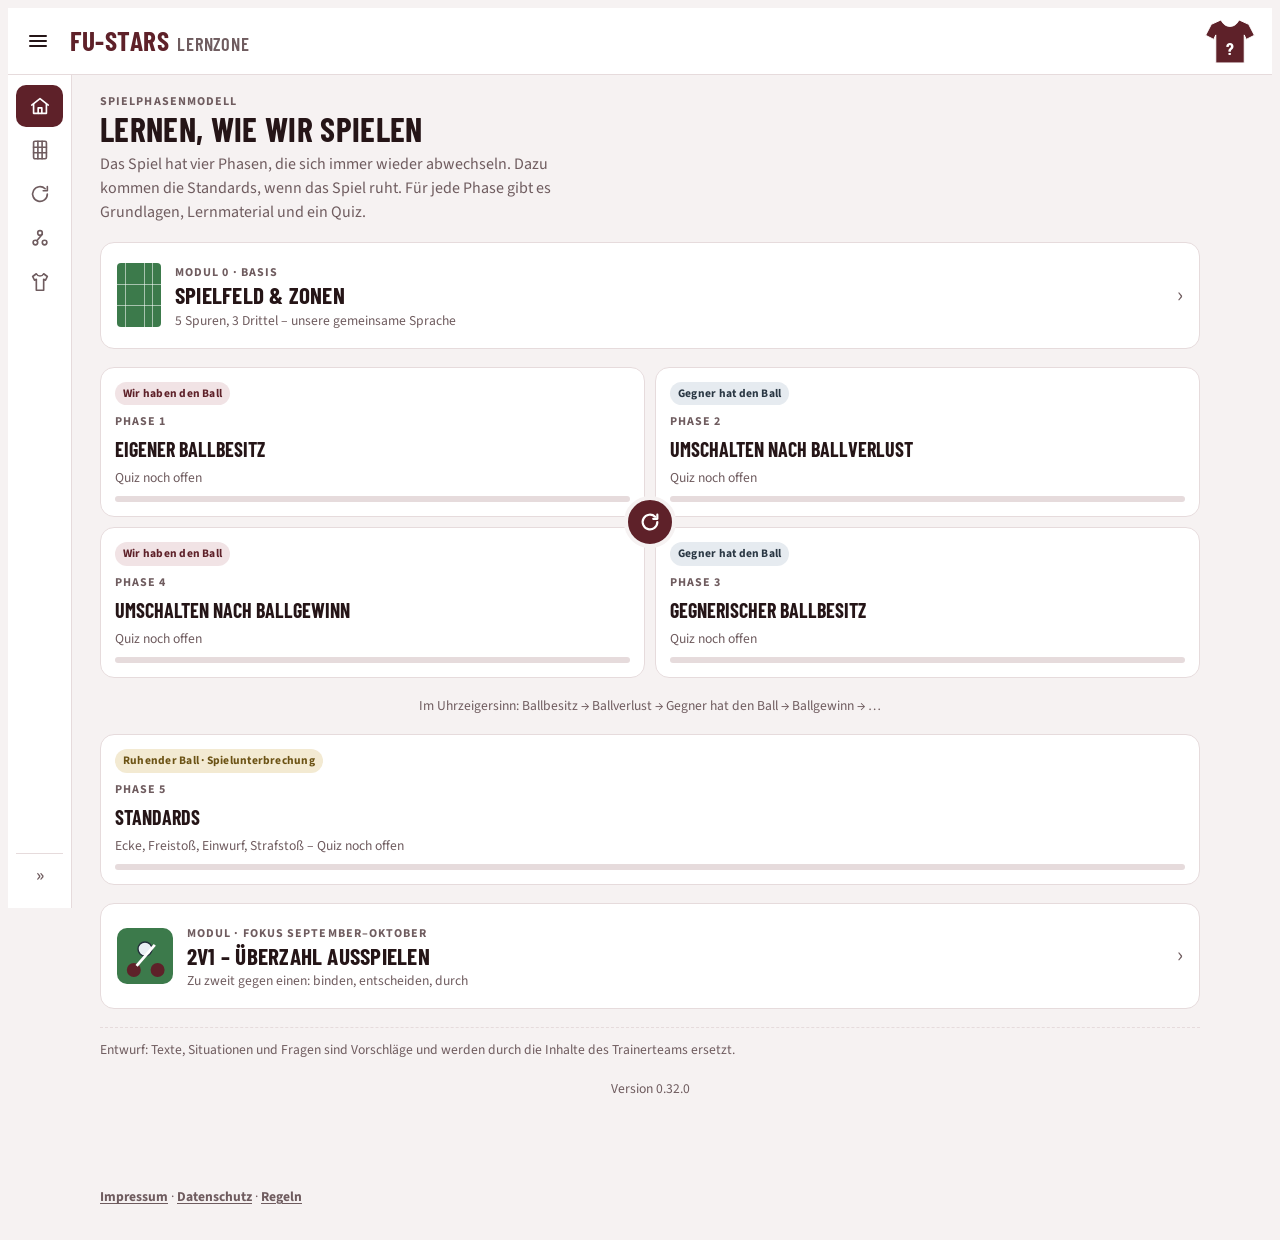
==== commit 88658d9c: "0.32.0: Halbzeitpausen je Spielart, Matchplan mit Wechselvorschlag Co-Authored-By: Claude Opus 5.5 <" ====
--- a/index.html
+++ b/index.html
@@ -32,6 +32,7 @@
 <script src="js/calendar.js"></script>
 <script src="js/dashboard.js"></script>
 <script src="js/taktik.js"></script>
+<script src="js/matchplan.js"></script>
 <script src="js/spielzeiten.js"></script>
 <script src="js/admin.js"></script>
 <script src="js/legal.js"></script>
--- a/css/app.css
+++ b/css/app.css
@@ -572,3 +572,69 @@
 /* 0.30.0 FU-STARS: Verein und Mannschaft neben der Bereichs-Überschrift */
 .areahead{display:flex;flex-wrap:wrap;align-items:center;gap:6px 10px}
 .teamtag{display:inline-block;padding:2px 9px;border-radius:99px;background:var(--accent-soft);color:var(--accent);letter-spacing:.06em}
+
+/* 0.30.1 Trainingsliste: feste Spalten Tag · Uhrzeit · Teilnehmer · Plan */
+.tlist3{gap:0}
+.trow3{display:grid;grid-template-columns:minmax(7.5rem,10rem) minmax(6.5rem,8rem) minmax(6.5rem,8rem) 1fr;align-items:center;gap:.6rem;padding:.5rem 0;border-bottom:1px solid var(--rule)}
+.trow3:last-child{border-bottom:0}
+.tcount{font-size:.9rem;color:var(--muted);font-variant-numeric:tabular-nums}
+.tcount b{color:var(--fg);font-size:1rem}
+.tcount.off{color:var(--bad);font-weight:600}
+.tplan{justify-self:end;white-space:nowrap}
+.tplan.add{color:var(--muted)}
+@media (max-width:599px){.trow3{grid-template-columns:1fr auto;gap:.15rem .6rem}.trow3 .ttime{grid-row:2;grid-column:1}.trow3 .tcount{grid-row:1;grid-column:2;justify-self:end}.trow3 .tplan{grid-row:2;grid-column:2}}
+
+/* 0.31.0 Kader, Einwechselspieler */
+.klist{display:grid;gap:0}
+.krow{display:grid;grid-template-columns:minmax(8rem,12rem) auto 1fr;align-items:center;gap:.4rem .8rem;padding:.45rem 0;border-bottom:1px solid var(--rule)}
+.krow:last-child{border-bottom:0}
+.knr{display:flex;align-items:center;gap:8px;font-weight:600}
+.knr svg{width:30px;height:30px;flex:none}
+.kseg{display:inline-flex;border:1px solid var(--rule);border-radius:10px;overflow:hidden}
+.kseg button{border:0;background:var(--surface);padding:6px 12px;font-size:.88rem;font-weight:600;color:var(--muted)}
+.kseg button+button{border-left:1px solid var(--rule)}
+.kseg button[aria-pressed="true"]{background:var(--shirt);color:#fff}
+.krow.out .kseg button[aria-pressed="true"]{background:var(--bad);color:#fff}
+.ktag{font-size:.8rem;color:var(--ok);font-weight:700}
+.kwhy{grid-column:1/-1;display:grid;grid-template-columns:minmax(0,1fr) minmax(0,1.3fr);gap:8px}
+.kwhy select,.kwhy input{font:inherit;font-size:.9rem;padding:7px 9px;border:1.5px solid var(--rule);border-radius:8px;background:var(--surface);color:var(--fg);min-width:0}
+@media (max-width:599px){.krow{grid-template-columns:1fr auto}.ktag{grid-column:1/-1}.kwhy{grid-template-columns:1fr}}
+.durgrid{display:grid;grid-template-columns:repeat(auto-fill,minmax(150px,1fr));gap:10px}
+.durgrid input{font-size:1.1rem}
+.kme.kader{border-color:var(--ok);background:var(--ok-soft)}
+.kme .kbig{font-family:var(--display);font-size:1.5rem;text-transform:uppercase;font-weight:700}
+.kme.kader .kbig{color:var(--ok)}
+.benchzone{border-style:dashed;border-width:2px}
+.benchzone .squad button,.squad button.benched{outline:2px solid var(--ok);outline-offset:-2px}
+.droptext{padding:10px 0}
+#tb-bench.dropon,#tb-out.dropon{border-color:var(--accent);background:var(--accent-soft)}
+#tb-pitch [data-tok].dropon circle:not(.hit){stroke:#ffe066;stroke-width:.9}
+[data-drag]{touch-action:pan-y;user-select:none;-webkit-user-select:none}
+.dragghost{position:fixed;z-index:50;pointer-events:none;transform:translate(-50%,-50%) scale(1.1);opacity:.9;background:var(--surface);border:2px solid var(--accent);border-radius:12px;padding:4px;display:grid;justify-items:center;box-shadow:0 8px 20px rgba(0,0,0,.25)}
+.dragghost svg{width:36px;height:34px}
+body.dragging{cursor:grabbing}
+
+/* 0.32.0 Halbzeitpausen, Matchplan */
+.durtable{display:grid;grid-template-columns:minmax(8rem,1fr) 9rem 9rem;gap:8px 12px;align-items:center}
+.durtable>b{font-size:.8rem;color:var(--muted)}
+.durtable input{font:inherit;font-size:1.05rem;padding:8px 10px;border:1.5px solid var(--rule);border-radius:10px;background:var(--surface);color:var(--fg);width:100%;box-sizing:border-box}
+@media (max-width:520px){.durtable{grid-template-columns:1fr 5.5rem 5.5rem}}
+.mplist{display:grid}
+.mprow{display:grid;grid-template-columns:minmax(7rem,11rem) 3rem 5rem 7rem 1fr;align-items:center;gap:6px 10px;padding:6px 0;border-bottom:1px solid var(--rule)}
+.mprow select,.mpmin input{font:inherit;padding:6px 8px;border:1.5px solid var(--rule);border-radius:8px;background:var(--surface);color:var(--fg)}
+.mpmin{display:flex;align-items:center;gap:4px;white-space:nowrap}
+.mpmin input{width:4.2em}
+@media (max-width:599px){.mprow{grid-template-columns:1fr auto auto}.mprow>.small:first-of-type{display:none}.mprow>span:last-child{grid-column:1/-1}}
+.okc{color:var(--ok);font-weight:700}.warnc{color:var(--bad);font-weight:700}
+.mpgroups{display:flex;flex-wrap:wrap;gap:6px}
+.mpg{font-size:.85rem;padding:3px 9px;border-radius:99px;border:1px solid var(--rule);font-variant-numeric:tabular-nums}
+.mpg.ok{background:var(--ok-soft);color:var(--ok);border-color:transparent}
+.mpg.warn{background:var(--set-chip);color:var(--set-ink);border-color:transparent}
+.mpg.bad{background:var(--bad-soft);color:var(--bad);border-color:transparent}
+.mpwarn{margin:0;padding-left:1.2rem}
+.mpsubs em{font-style:normal;font-weight:700;color:var(--accent)}
+.mptl{display:grid;gap:4px;margin-top:4px}
+.mptlrow{display:grid;grid-template-columns:5.5rem 1fr;align-items:center;gap:8px}
+.mpbar{position:relative;height:20px;background:var(--rule);border-radius:6px;overflow:hidden}
+.mpbar b{position:absolute;top:0;bottom:0;background:var(--shirt);color:#fff;font-size:.7rem;display:grid;place-items:center;border-radius:4px;font-weight:700}
+.mpbrk{position:absolute;top:0;bottom:0;width:2px;margin-left:-1px;background:var(--bg);z-index:1}
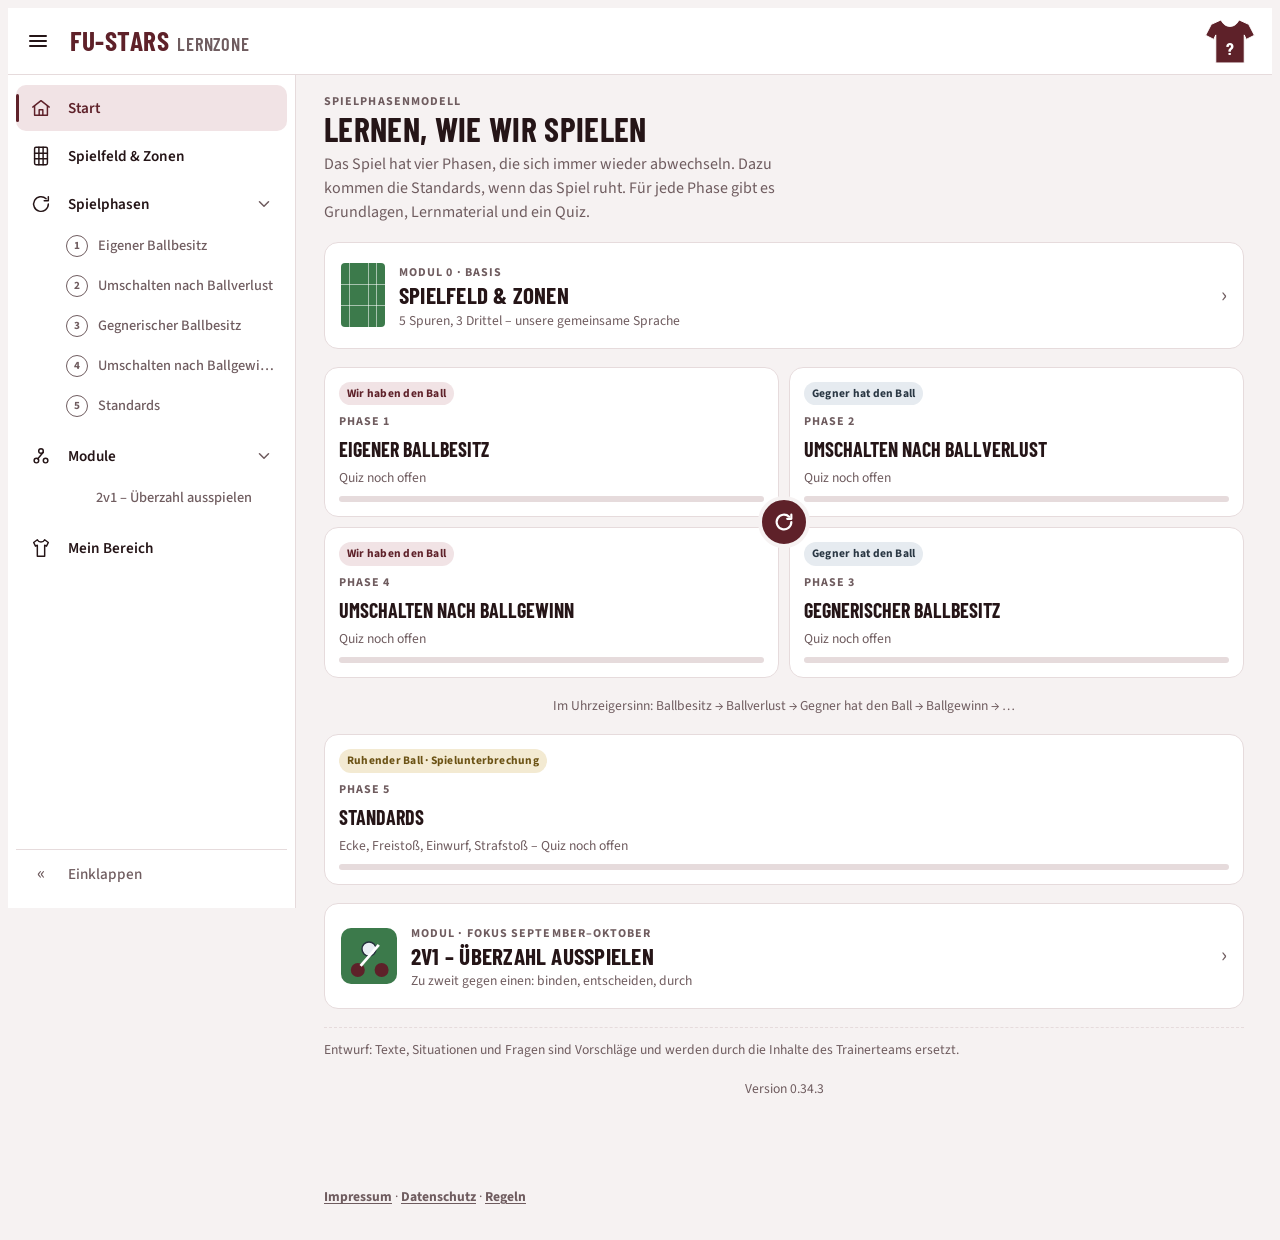
==== commit f1005555: "0.34.3: Trikot oben rechts öffnet beim Trainer das eigene Profil Co-Authored-By: Claude Opus 5.5 <no" ====
--- a/index.html
+++ b/index.html
@@ -11,7 +11,7 @@
 <header class="top"><div class="top-in">
   <button class="menu-btn" id="menuBtn" data-act="sideToggle" aria-label="Inhaltsverzeichnis" aria-controls="side" aria-expanded="false" hidden><svg viewBox="0 0 24 24" aria-hidden="true" fill="none" stroke="currentColor" stroke-width="2" stroke-linecap="round"><path d="M4 7h16M4 12h16M4 17h16"/></svg></button>
   <button class="brand" data-act="home" aria-label="FU-STARS Lernzone – zur Startseite"><b>FU-STARS</b><span>Lernzone</span></button>
-  <button class="shirt-btn" data-act="me" id="shirtBtn" aria-label="Mein Bereich"></button>
+  <button class="shirt-btn" data-act="shirt" id="shirtBtn" aria-label="Mein Profil"></button>
 </div></header>
 <div class="shell">
 <nav id="side" class="side" aria-label="Inhaltsverzeichnis"></nav>
--- a/css/app.css
+++ b/css/app.css
@@ -513,7 +513,7 @@
 .wpage .badge{justify-self:start}
 
 /* 0.28.0 Layout links ausgerichtet, Inhaltsverzeichnis als linke Spalte */
-:root{--toph:67px;--rail:64px;--sidew:272px}
+:root{--toph:67px;--rail:64px;--sidew:288px}
 .shell{display:flex;align-items:flex-start;min-height:calc(100dvh - var(--toph))}
 .content{flex:1;min-width:0}
 @media (min-width:900px){main,footer.legal{padding-inline:28px}}
@@ -527,22 +527,29 @@
 body.noside .side,body.noside .side-shade{display:none}
 .slist,.ssub{list-style:none;margin:0;padding:0;display:grid;gap:2px;grid-template-columns:minmax(0,1fr)}
 .slist li{min-width:0}
-.ssub{margin:2px 0 6px 18px;padding-left:8px;border-left:1px solid var(--rule)}
-.sitem{display:flex;align-items:center;gap:12px;width:100%;min-height:42px;padding:8px 12px;border:0;border-radius:10px;background:none;color:var(--muted);font-weight:600;text-align:left;white-space:nowrap;box-sizing:border-box}
-.sitem svg{width:22px;height:22px;flex:none}
-.sitem:hover{background:var(--accent-soft);color:var(--fg)}
-.sitem.on{color:var(--accent)}
-.sitem[aria-current="page"]{background:var(--shirt);color:#fff}
-.ssub .sitem{min-height:36px;padding:6px 10px;font-size:.93rem;gap:10px}
+/* 0.33.0 Seitenleiste im Stil einer Verwaltungs-Software: dünne Linien-Icons, dunkle Beschriftung, Pfeil rechts bei Gruppen */
+.ssub{margin:0 0 6px;padding:0}
+.snav{display:flex;align-items:center;gap:16px;width:100%;min-height:46px;padding:10px 14px;border:0;border-radius:10px;background:none;color:var(--fg);font-weight:600;font-size:.95rem;text-align:left;white-space:nowrap;box-sizing:border-box;position:relative}
+.snav svg{width:22px;height:22px;flex:none}
+.snav:hover{background:var(--bg)}
+.snav.on{color:var(--accent)}
+.snav[aria-current="page"]{background:var(--accent-soft);color:var(--accent)}
+.snav[aria-current="page"]::before{content:"";position:absolute;left:0;top:9px;bottom:9px;width:3px;border-radius:3px;background:var(--accent)}
+.ssub .snav{min-height:38px;padding:7px 12px 7px 50px;font-size:.9rem;font-weight:500;gap:10px;color:var(--muted)}
+.ssub .ssub .snav{padding-left:58px}
+.ssub .snav:hover{color:var(--fg)}
+.ssub .snav[aria-current="page"]{color:var(--accent);font-weight:600}
 .sl{overflow:hidden;text-overflow:ellipsis;flex:1}
-.snr{width:22px;height:22px;flex:none;border-radius:50%;display:grid;place-items:center;font-size:.75rem;border:1.5px solid currentColor}
-.sdot{width:6px;height:6px;margin:0 8px;border-radius:50%;background:currentColor;flex:none}
-.schev{transition:transform .15s;font-size:1.1rem}
+.snr{width:20px;height:20px;flex:none;border-radius:50%;display:grid;place-items:center;font-size:.7rem;border:1.5px solid currentColor}
+.sdot{width:20px;height:1px;flex:none}
+.schev{display:grid;place-items:center;color:var(--muted);transition:transform .15s}
+.schev svg{width:18px;height:18px}
 .sgrp[aria-expanded="true"] .schev{transform:rotate(90deg)}
-.stoggle{margin-top:8px;border-top:1px solid var(--rule);border-radius:0 0 10px 10px}
+.stoggle{margin-top:8px;border-top:1px solid var(--rule);border-radius:0 0 10px 10px;color:var(--muted);font-weight:500}
 .schev2{width:22px;text-align:center;font-size:1.15rem;flex:none}
 body:not(.side-open):not(.side-mob) .side .sl,body:not(.side-open):not(.side-mob) .side .schev{display:none}
-body:not(.side-open):not(.side-mob) .side .sitem{justify-content:center;padding-inline:0}
+body:not(.side-open):not(.side-mob) .side .snav{justify-content:center;padding-inline:0}
+body:not(.side-open):not(.side-mob) .side .snav[aria-current="page"]::before{left:-8px}
 .side-shade{display:none}
 @media (max-width:899px){
   .side{position:fixed;left:0;top:var(--toph);z-index:6;width:min(84vw,300px)!important;transform:translateX(-102%);transition:transform .2s ease;box-shadow:0 10px 30px rgba(0,0,0,.18)}
@@ -638,3 +645,18 @@
 .mpbar{position:relative;height:20px;background:var(--rule);border-radius:6px;overflow:hidden}
 .mpbar b{position:absolute;top:0;bottom:0;background:var(--shirt);color:#fff;font-size:.7rem;display:grid;place-items:center;border-radius:4px;font-weight:700}
 .mpbrk{position:absolute;top:0;bottom:0;width:2px;margin-left:-1px;background:var(--bg);z-index:1}
+
+/* 0.32.1 Teilnehmerzahl antippbar */
+.linkcount{justify-self:start;background:none;border:0;padding:2px 6px;margin-left:-6px;border-radius:8px;text-decoration:underline;text-decoration-color:var(--rule);text-underline-offset:3px;cursor:pointer}
+.linkcount:hover{background:var(--accent-soft);text-decoration-color:var(--accent)}
+
+/* 0.33.1 Konto in der Seitenleiste */
+.saccount{margin-top:10px;padding-top:10px;border-top:1px solid var(--rule)}
+.sacc-who{cursor:default}
+.sacc-who:hover{background:none}
+.sacc-who .sl{display:flex;flex-wrap:wrap;align-items:center;gap:4px 8px}
+.sacc-who .badge{font-size:.62rem;padding:1px 7px}
+.saccount .slist .snav{min-height:40px;font-weight:500;color:var(--muted)}
+.saccount .slist .snav:hover{color:var(--fg)}
+.saccount .sacc-who{cursor:pointer}
+.saccount .sacc-who:hover{background:var(--bg)}
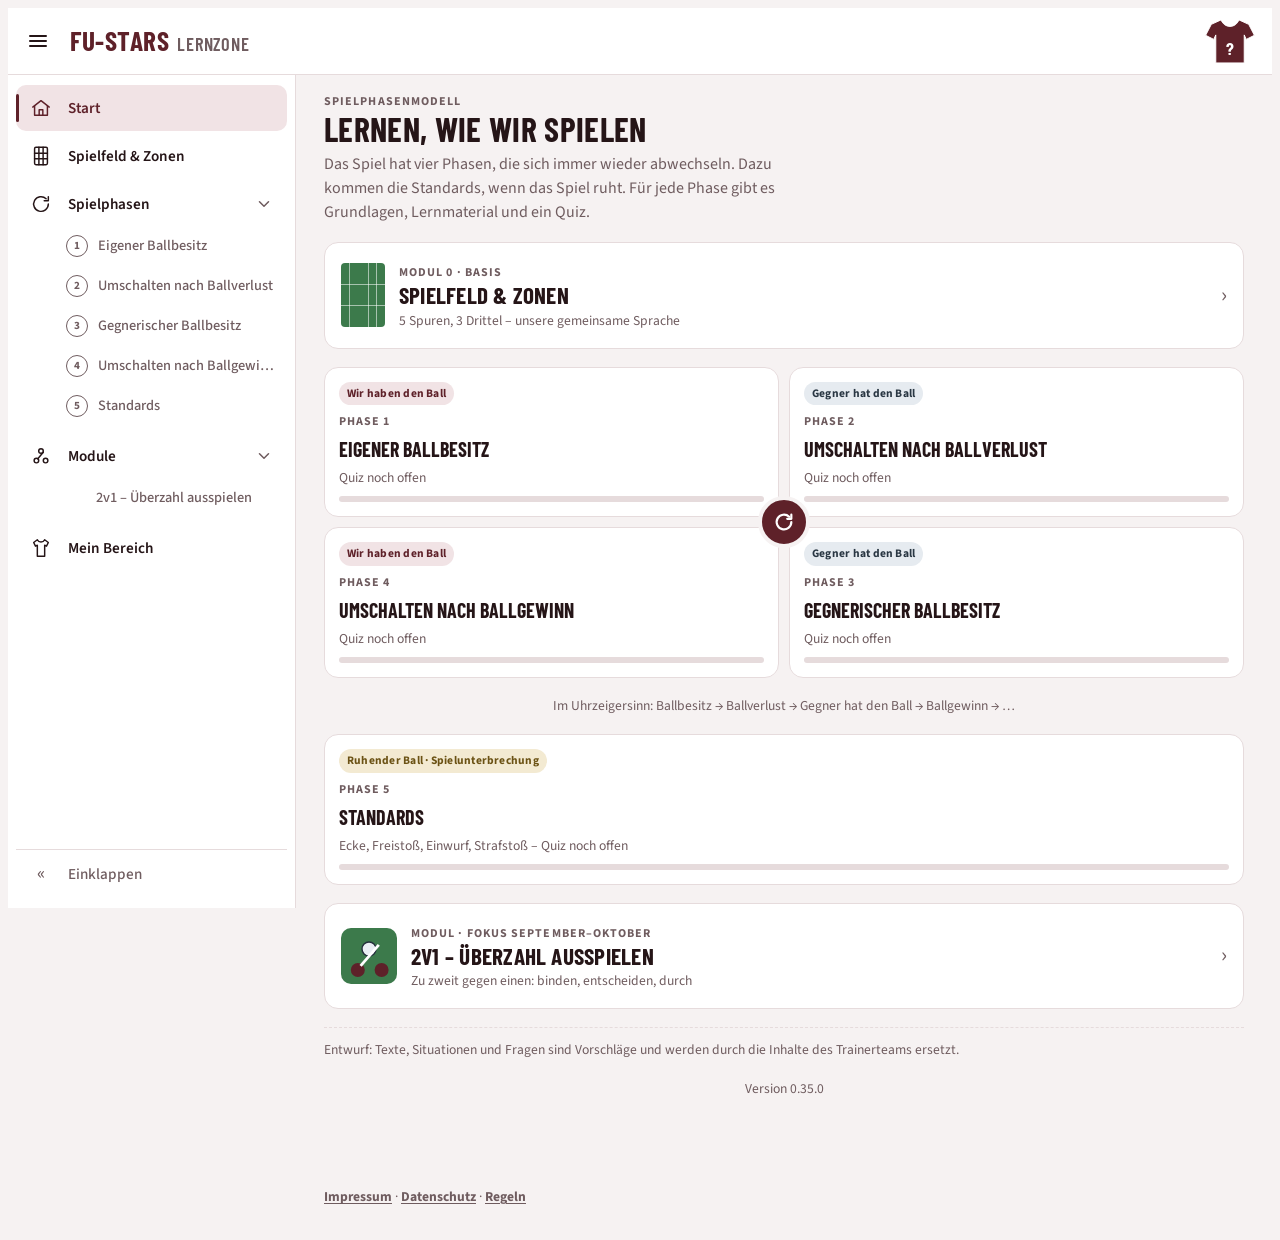
==== commit c241a9ad: "0.35.0: Prinzipien-Karten in den Phasen, Inhalte in der App bearbeiten (Prinzipien, Texte, Quiz) Co-" ====
--- a/index.html
+++ b/index.html
@@ -38,5 +38,6 @@
 <script src="js/legal.js"></script>
 <script src="js/training.js"></script>
 <script src="js/wissen.js"></script>
+<script src="js/inhalte.js"></script>
 </body>
 </html>
--- a/css/app.css
+++ b/css/app.css
@@ -660,3 +660,25 @@
 .saccount .slist .snav:hover{color:var(--fg)}
 .saccount .sacc-who{cursor:pointer}
 .saccount .sacc-who:hover{background:var(--bg)}
+
+/* 0.35.0 Prinzipien als Karten, Inhalte bearbeiten */
+.pcards{display:grid;gap:14px}
+.pcard h3{font-size:1.35rem}
+.pcmd{background:var(--accent-soft);color:var(--accent);border-radius:10px;padding:8px 12px;justify-self:start}
+.psketch .pitch{max-width:340px;margin:0}
+.ptasks{list-style:none;margin:0;padding:0;display:grid;gap:6px}
+.ptasks li{display:grid;grid-template-columns:2.6rem 1fr;gap:10px;align-items:baseline}
+.ptag{display:inline-grid;place-items:center;min-width:2.2rem;padding:2px 6px;border-radius:8px;background:var(--shirt);color:#fff;font-size:.8rem}
+.pmine{border-left:3px solid #e0b100;padding-left:12px}
+.pmine .ptag{background:#e0b100;color:#251517}
+.pall summary{cursor:pointer;font-weight:600;color:var(--muted);padding:4px 0}
+.pall .ptasks{margin-top:6px}
+.clist{list-style:none;margin:0;padding:0;display:grid}
+.crow{display:flex;justify-content:space-between;align-items:center;gap:10px;padding:8px 0;border-bottom:1px solid var(--rule)}
+.crow:last-child{border-bottom:0}
+.crow-btns{display:flex;gap:12px;flex:none}
+.posgrid{display:grid;grid-template-columns:repeat(auto-fill,minmax(260px,1fr));gap:8px}
+.posrow{display:grid;grid-template-columns:2.6rem 1fr;gap:8px;align-items:center}
+.posrow input,.qopt input:not([type=radio]){font:inherit;padding:8px 10px;border:1.5px solid var(--rule);border-radius:8px;background:var(--surface);color:var(--fg);min-width:0}
+.qopt{display:grid;grid-template-columns:auto 1fr;gap:10px;align-items:center;margin-bottom:6px}
+.qopt input[type=radio]{width:20px;height:20px;accent-color:var(--ok)}
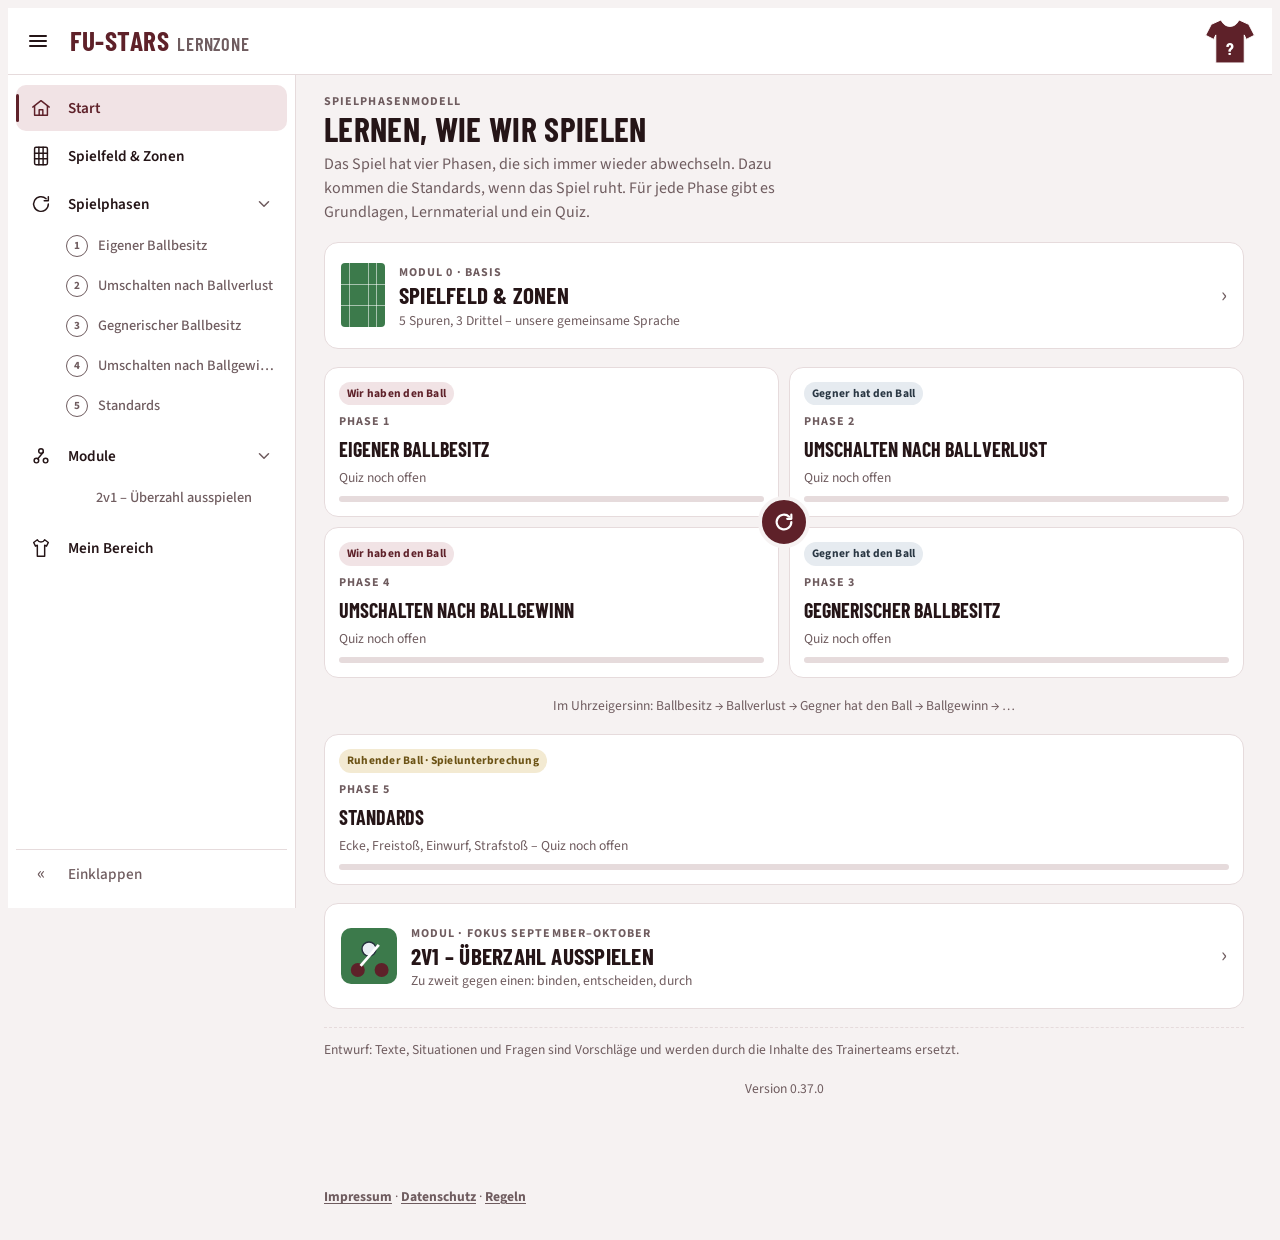
==== commit b4965eb9: "0.37.0: Eltern-Zugang (Termine & Absagen, Kader-Status, Lernfortschritt, Einwilligung digital) Co-Au" ====
--- a/index.html
+++ b/index.html
@@ -39,5 +39,6 @@
 <script src="js/training.js"></script>
 <script src="js/wissen.js"></script>
 <script src="js/inhalte.js"></script>
+<script src="js/eltern.js"></script>
 </body>
 </html>
--- a/css/app.css
+++ b/css/app.css
@@ -682,3 +682,19 @@
 .posrow input,.qopt input:not([type=radio]){font:inherit;padding:8px 10px;border:1.5px solid var(--rule);border-radius:8px;background:var(--surface);color:var(--fg);min-width:0}
 .qopt{display:grid;grid-template-columns:auto 1fr;gap:10px;align-items:center;margin-bottom:6px}
 .qopt input[type=radio]{width:20px;height:20px;accent-color:var(--ok)}
+
+/* Admin-Zone (ab 0.36.0, admin/index.html) */
+.zone-admin .brand span{color:var(--accent);background:var(--accent-soft);padding:3px 8px;border-radius:6px}
+.zone-admin .snav[href]{text-decoration:none}
+.snav[href]{text-decoration:none;color:inherit}
+.admtiles{display:grid;grid-template-columns:repeat(auto-fill,minmax(230px,1fr));gap:12px}
+.admtile{text-align:left;display:grid;gap:4px;align-content:start;cursor:pointer;border:1px solid var(--rule)}
+.admtile:hover{border-color:var(--accent)}
+.admtile h2{margin:0}
+.admtodo{margin:0;padding-left:18px;display:grid;gap:4px}
+.legaldl{display:grid;grid-template-columns:minmax(140px,max-content) 1fr;gap:4px 14px;margin:0}
+.legaldl dt{color:var(--muted);font-size:.9rem}
+.legaldl dd{margin:0}
+.sechead{margin:8px 0 0}
+@media (max-width:560px){.legaldl{grid-template-columns:1fr}.legaldl dd{margin-bottom:6px}}
+.zone-admin .top{border-bottom:3px solid var(--accent)}
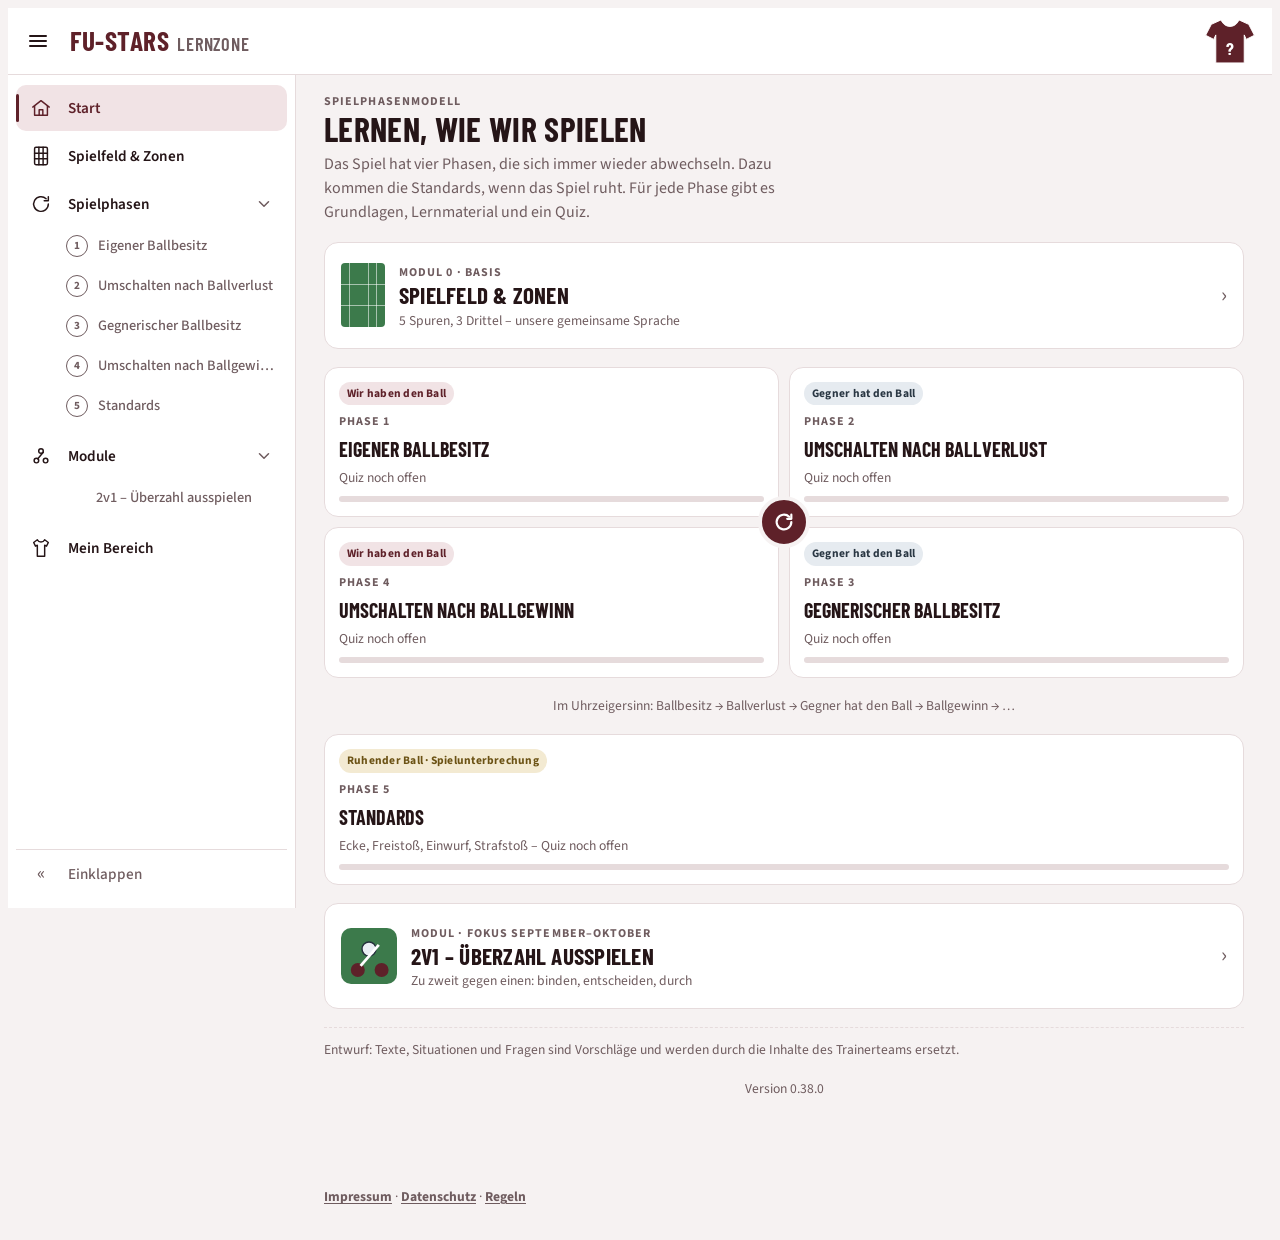
==== commit b01e35e2: "0.38.0: Gespräche mit Zeitfenstern (Kind oder Eltern wählen), Termine für Eltern freigeben Co-Author" ====
--- a/index.html
+++ b/index.html
@@ -40,5 +40,6 @@
 <script src="js/wissen.js"></script>
 <script src="js/inhalte.js"></script>
 <script src="js/eltern.js"></script>
+<script src="js/gespraeche.js"></script>
 </body>
 </html>
--- a/css/app.css
+++ b/css/app.css
@@ -698,3 +698,20 @@
 .sechead{margin:8px 0 0}
 @media (max-width:560px){.legaldl{grid-template-columns:1fr}.legaldl dd{margin-bottom:6px}}
 .zone-admin .top{border-bottom:3px solid var(--accent)}
+.kchip.in{background:var(--ok-soft);color:var(--ok)}
+.kchip.out{background:var(--rule);color:var(--muted);white-space:normal}
+/* Gespräche (ab 0.38.0) */
+.tkrow{display:flex;flex-wrap:wrap;align-items:center;gap:8px;margin-bottom:6px}
+.tkrow input{width:auto}
+.tkchips{display:flex;flex-wrap:wrap;gap:6px}
+.tkchip{min-width:40px;padding:6px 8px;border-radius:8px;border:1px solid var(--rule);background:var(--surface);font-weight:700;font-variant-numeric:tabular-nums}
+.tkchip[aria-pressed="true"]{background:var(--accent);border-color:var(--accent);color:#fff}
+.tkday{display:grid;gap:6px;margin-top:6px}
+.tkslots{list-style:none;margin:0;padding:0;display:grid;gap:4px}
+.tkslots li{display:grid;grid-template-columns:110px minmax(120px,190px) 1fr auto;align-items:center;gap:8px;padding:4px 8px;border-radius:8px;background:var(--bg)}
+.tkslots li.on{background:var(--ok-soft)}
+.tkslots select{width:100%}
+.tkround{text-align:left;cursor:pointer;border:1px solid var(--rule)}
+.tkround:hover{border-color:var(--accent)}
+.btn.taken{opacity:.45;text-decoration:line-through}
+@media (max-width:560px){.tkslots li{grid-template-columns:1fr 1fr}}
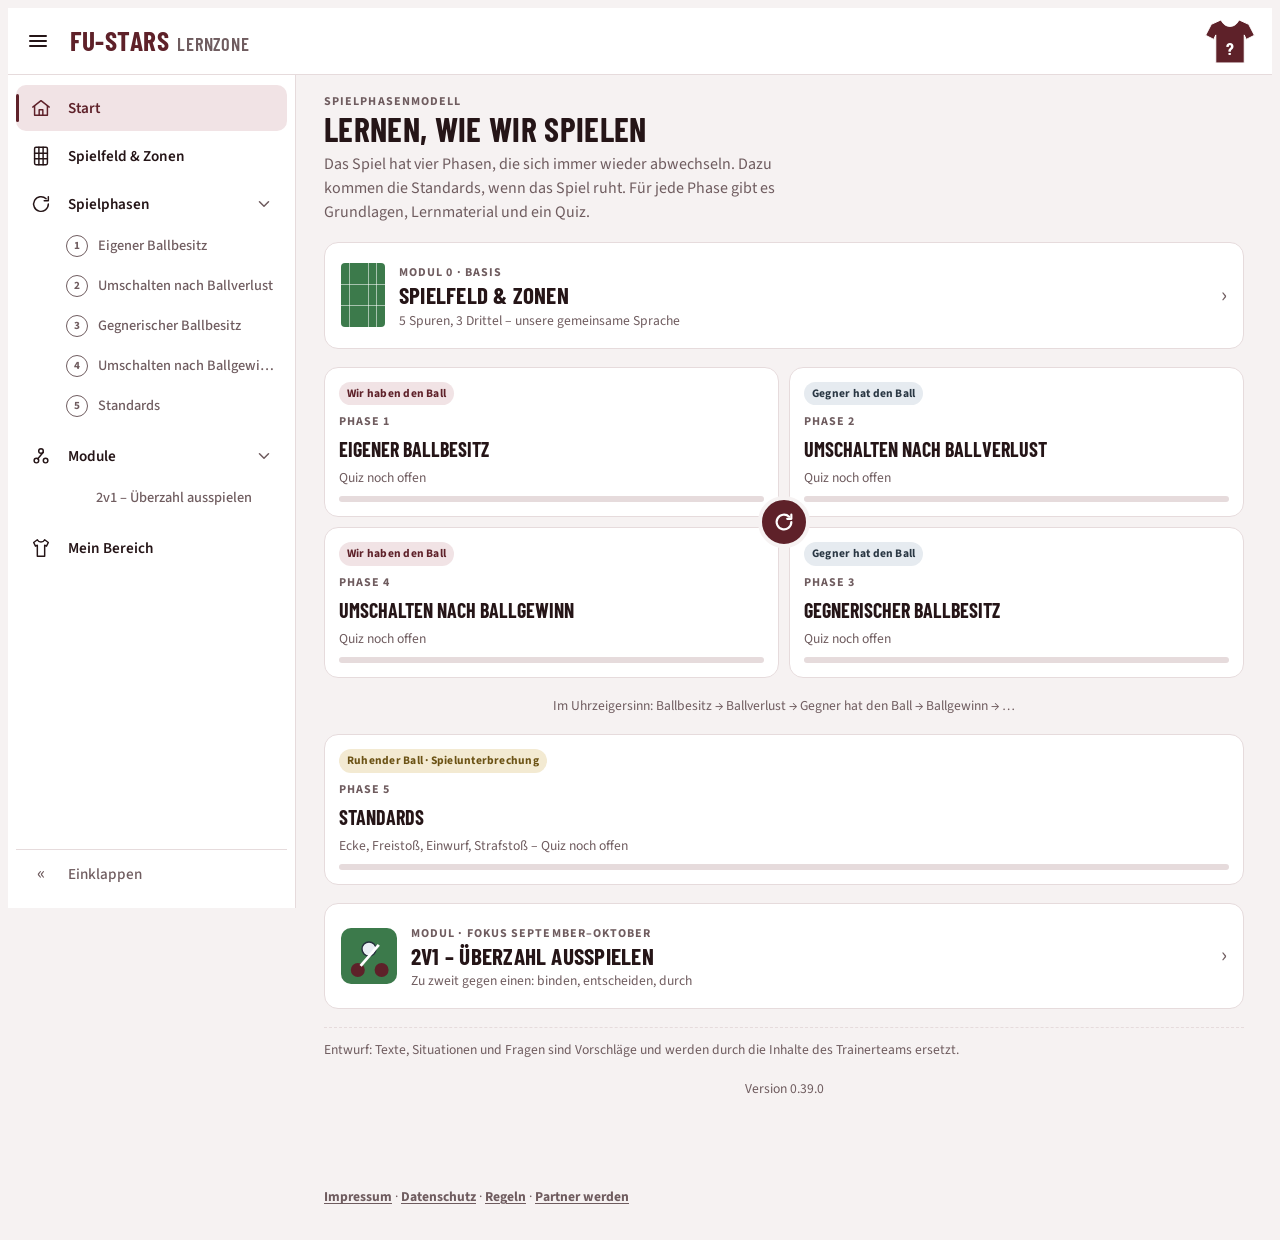
==== commit 5282c01a: "0.39.0: Info für Eltern und Trainer (Verein, Ärzte, Therapie, Partner), öffentliche Seite „Partner w" ====
--- a/index.html
+++ b/index.html
@@ -18,7 +18,7 @@
 <button class="side-shade" data-act="sideClose" aria-label="Inhaltsverzeichnis schließen" tabindex="-1"></button>
 <div class="content">
 <main id="app"><p class="small">Lernzone wird geladen …</p></main>
-<footer class="legal"><button class="linkbtn" data-act="legal" data-v="impressum">Impressum</button> · <button class="linkbtn" data-act="legal" data-v="datenschutz">Datenschutz</button> · <button class="linkbtn" data-act="legal" data-v="regeln">Regeln</button></footer>
+<footer class="legal"><button class="linkbtn" data-act="legal" data-v="impressum">Impressum</button> · <button class="linkbtn" data-act="legal" data-v="datenschutz">Datenschutz</button> · <button class="linkbtn" data-act="legal" data-v="regeln">Regeln</button> · <button class="linkbtn" data-act="legal" data-v="partner">Partner werden</button></footer>
 </div>
 </div>
 
@@ -41,5 +41,6 @@
 <script src="js/inhalte.js"></script>
 <script src="js/eltern.js"></script>
 <script src="js/gespraeche.js"></script>
+<script src="js/info.js"></script>
 </body>
 </html>
--- a/css/app.css
+++ b/css/app.css
@@ -715,3 +715,10 @@
 .tkround:hover{border-color:var(--accent)}
 .btn.taken{opacity:.45;text-decoration:line-through}
 @media (max-width:560px){.tkslots li{grid-template-columns:1fr 1fr}}
+/* Info & Partner (ab 0.39.0) */
+.infocard h3,.infotext h3{margin:0}
+.infolinks{display:flex;flex-wrap:wrap;gap:4px 6px;align-items:center}
+.inforeq{padding:10px 0;border-bottom:1px solid var(--rule);gap:4px}
+.inforeq.abgelehnt,.inforeq.erledigt{opacity:.7}
+.hp{position:absolute;left:-9999px;width:1px;height:1px;overflow:hidden}
+.infolinks a{color:var(--accent)}
